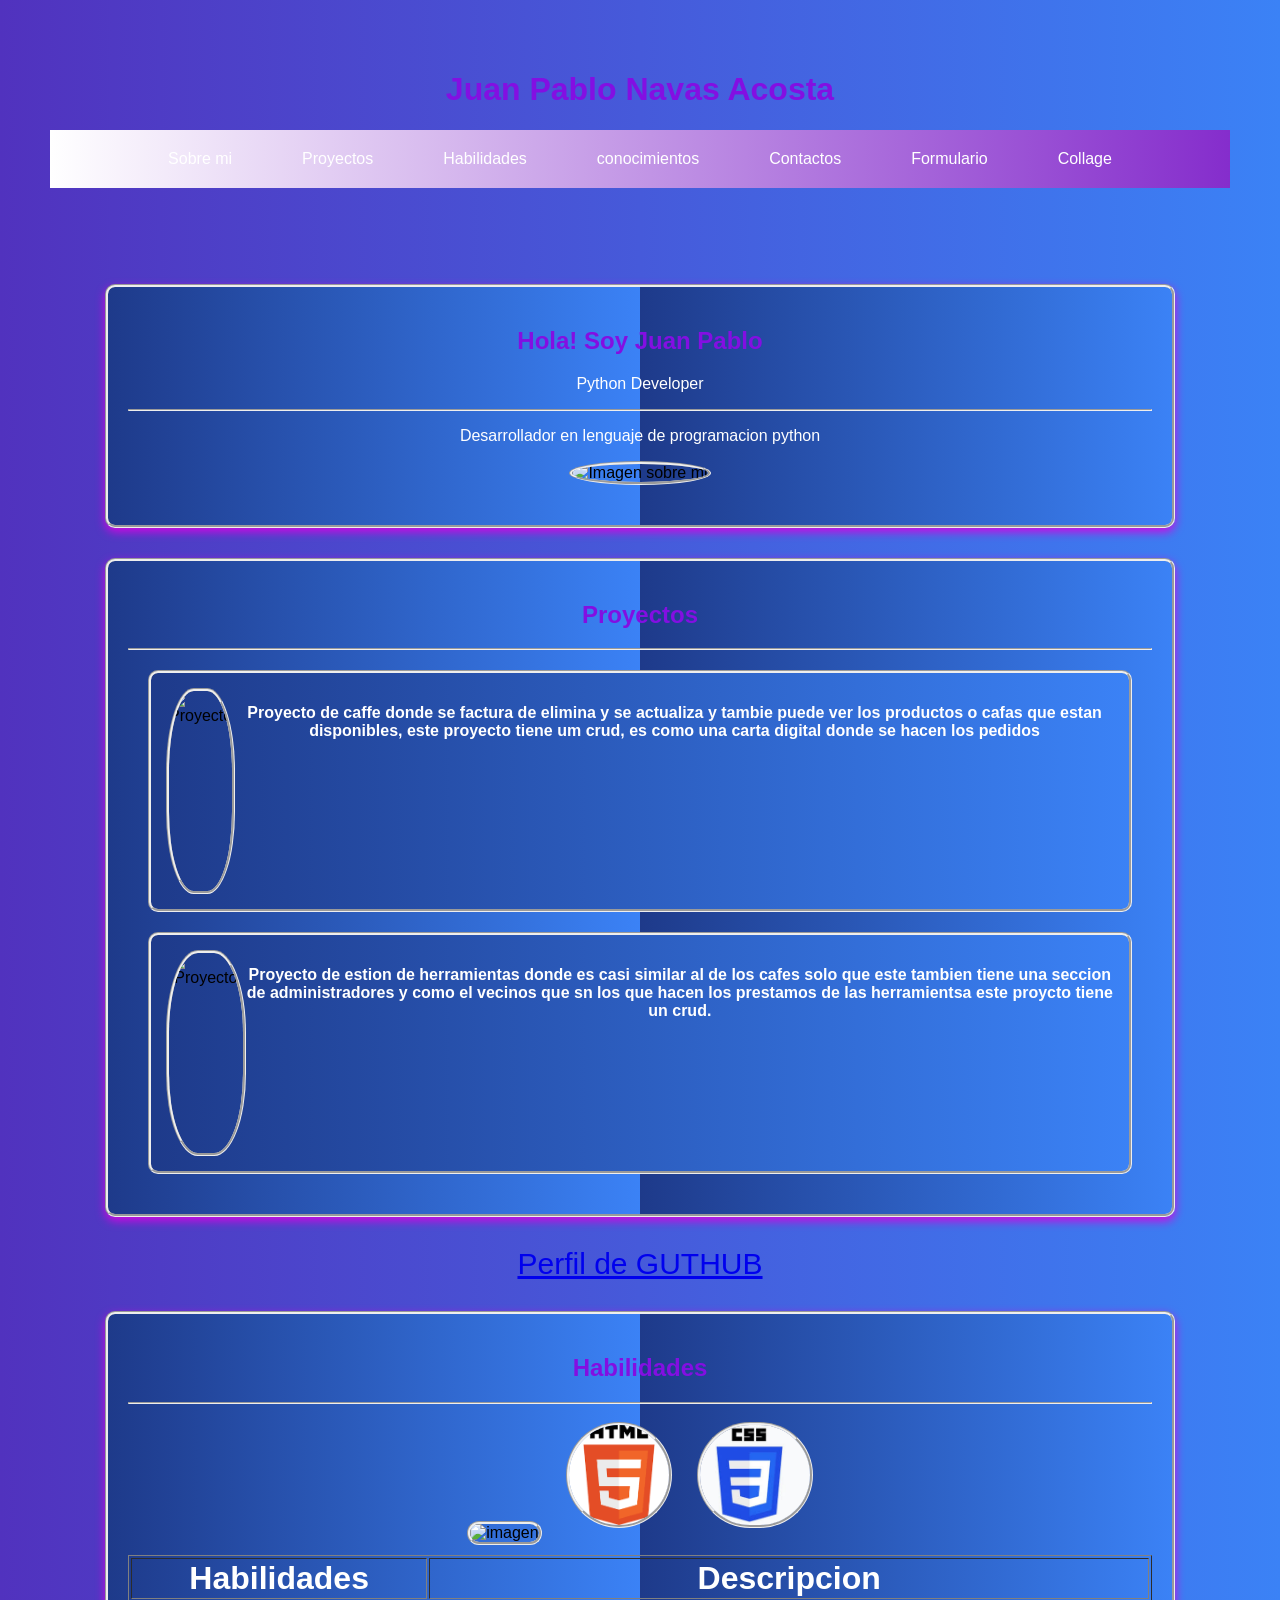
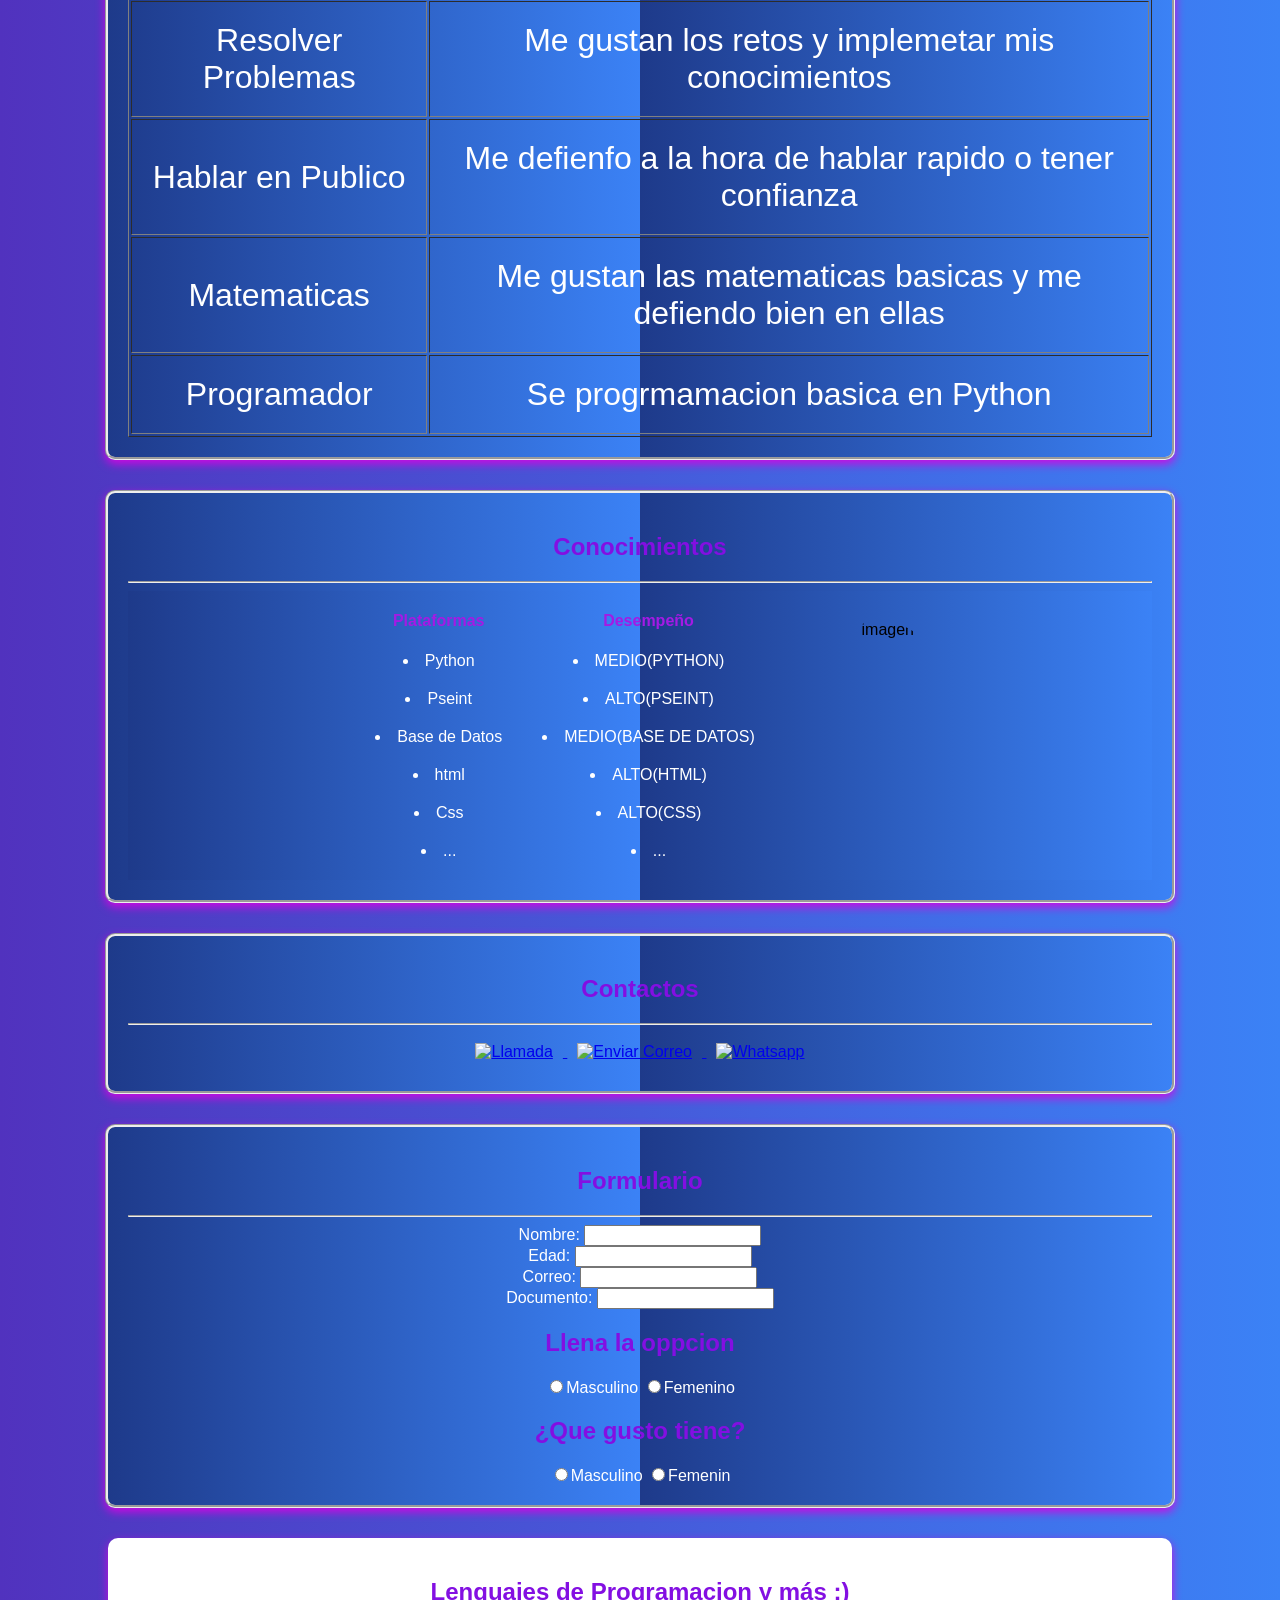
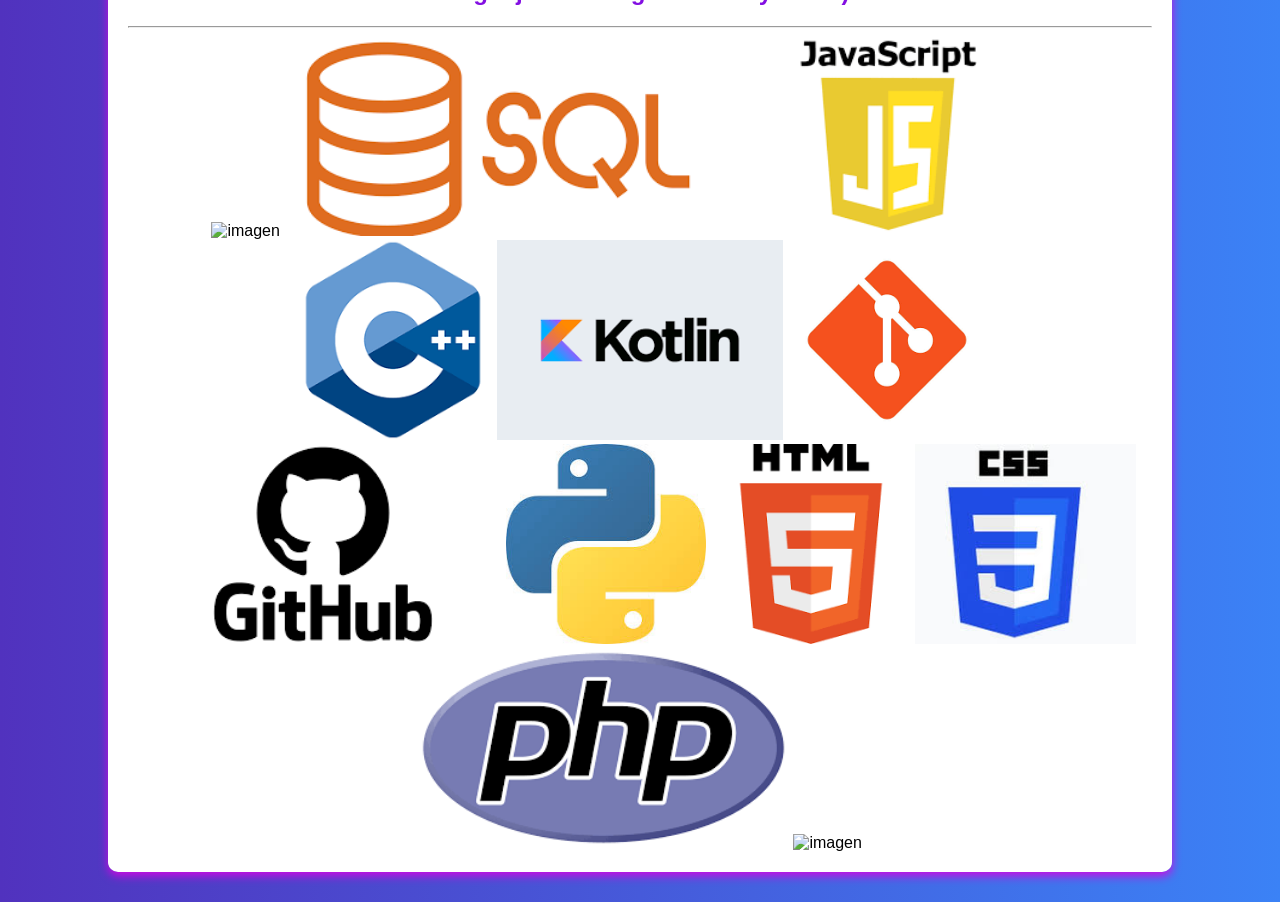
==== Actividad_Portafolio.html @ 31683206 "Commit de ultimos retoques y finalizado con el Figma" ====
<!DOCTYPE html>
<html lang="es">

<head>
    <meta charset="UTF-8">
    <meta name="viewport" content="width=device-width, initial-scale=1.0">
    <title>Portafolio</title>
    <link rel="stylesheet" href="style.css">
</head>

<body>

    <header>
        <div id="Nombre">
            <h1> Juan Pablo Navas Acosta</h1>
        </div>
        <nav>
            <div>
                <ul>
                    <li><a href="#Sobre-mi">Sobre mi </a></li>
                    <li><a href="#Proyectos">Proyectos </a></li>
                    <li><a href="#Conocimientos">Habilidades </a></li>
                    <li><a href="#Habilidades">conocimientos</a></li>
                    <li><a href="#Contactos">Contactos</a></li>
                    <LI><a href="#Formulario">Formulario</a></LI>
                    <li><a href="#Collage">Collage</a></li>

                </ul>
            </div>
        </nav>


    </header>

    <main>

        <section id="Sobre-mi">
            <div id="Presentacion">
                <h2>Hola! Soy Juan Pablo</h2>
                <p>Python Developer</p>
                <hr>
                <p>Desarrollador en lenguaje de programacion python</p>

            </div>
            <div>
                <img src="https://th.bing.com/th/id/OIP.-wk8Kp6gOlPn3bRuLAqdZAHaHb?w=184&h=185&c=7&r=0&o=7&pid=1.7&rm=3"
                    alt="Imagen sobre mi " height="200px">
            </div>
            <h1></h1>
        </section>
    
        <section id="Proyectos">
            <h1>Proyectos</h1>
            <hr>
            <article class="P1">
                <img src="https://encrypted-tbn0.gstatic.com/images?q=tbn:ANd9GcSVORwEiBfRzqDPe418QMF7r3dvIUA73ixi7g&s"
                    alt="Proyecto" height="200px">
                <p><b> Proyecto de caffe donde se factura de elimina y se actualiza y tambie puede ver los productos o cafas
                    que estan
                    disponibles, este proyecto tiene um crud, es como una carta digital donde se hacen los pedidos </b> </p>
            </article>
            <article class="P2">
                <img src="https://cdn-icons-png.flaticon.com/512/4115/4115355.png" alt="Proyecto" height="200px">
                <p><b>Proyecto de estion de herramientas donde es casi similar al de los cafes solo que este tambien tiene
                    una seccion <br>
                    de administradores y como el vecinos que sn los que hacen los prestamos de las herramientsa
                    este proycto tiene un crud.</b></p>

            </article>

        </section>
        <div id="Perfil">
            <a href="https://github.com/Pablo07-22">Perfil de GUTHUB</a>
        </div>
        <style>
          #Habilidades img{
            height: 100px;
            object-fit: cover;
            }
          #img3{
             grid-column: span 2;
             grid-row: span 2;
             margin: auto;
             width: auto;
                }
          #Habilidades img:hover{
             transform: scale(1.2);
                }
        </style>

        <section id="Habilidades">
            <h1>Habilidades</h1>
            <hr>
            <div id="imagenes">
                <img id="img3" 
                src="https://encrypted-tbn0.gstatic.com/images?q=tbn:ANd9GcQKs_IWvJ1MdQgp7xGlhntYGX8dUj0UiG5Xow&s"
                    alt="imagen">
                <img src="[data-uri]" 
                alt="imagen">
                <img src="[data-uri]" 
                alt="imagen">
            </div>
            
                <table border="1" id="TB">

                    <tbody>

                        <tr>
                            <th>Habilidades</th>
                            <th>Descripcion</th>

                        </tr>
                        <tr>
                            <td>Resolver Problemas</td>
                            <td>Me gustan los retos y implemetar mis conocimientos</td>
                        </tr>
                        <tr>
                            <td>Hablar en Publico</th>
                            <td>Me defienfo a la hora de hablar rapido o tener confianza</td>
                        </tr>
                        <tr>
                            <td>Matematicas</th>
                            <td>Me gustan las matematicas basicas y me defiendo bien en ellas</td>
                        </tr>
                        <tr>
                            <td>Programador </td>
                            <td>Se progrmamacion basica en Python</td>
                        </tr>
                    </tbody>
                </table>
        </section>        
             
        <section id="Conocimientos">  
            <h1>Conocimientos</h1>
                <hr> 
            <div class="Conocimientos">
                <lu>
                    <h4>Plataformas</h4>
                    <li>Python</li>
                    <li>Pseint</li>
                    <li>Base de Datos</li>
                    <li>html</li>
                    <li>Css</li>
                    <li>...</li>
                </lu>
                <lu>
                    <h4>Desempeño</h4>
                    <li>MEDIO(PYTHON)</li>
                    <li>ALTO(PSEINT)</li>
                    <li>MEDIO(BASE DE DATOS)</li>
                    <li>ALTO(HTML)</li>
                    <li>ALTO(CSS)</li>
                    <li>...</li>
                </lu>
            <div id="jefe">
         <img src="https://th.bing.com/th/id/OIP.-PWJU9kXbhGRh4DVtZK9igAAAA?w=115&h=184&c=7&r=0&o=7&pid=1.7&rm=3" alt="imagen">
         </div>
        </section>
    
            <style>
                #Contactos img{
                 height: 150px;
                 object-fit: cover;
                }
                 #img2{
                 grid-column: span 2;
                 grid-row: span 2;
                 margin: auto;
                 width: auto;
                }
                #Contactos img:hover{
                 transform: scale(1.2);
                }
            </style>
            
            <section id="Contactos">
             <h1>Contactos</h1>
             <hr>
             <div id="numero">
               <a href="tel:+573163606369">
                <img id="img2"
                src="https://th.bing.com/th/id/OIP.L188OFAsohDlAOPY4dpJkgHaHa?w=211&h=211&c=7&r=0&o=7&pid=1.7&rm=3" alt="Llamada">
                </a>
                <a href="juanpablonavasacosta22@gmail.com">
                <img src="https://th.bing.com/th/id/OIP.SVpHuAnlCaBiXSaVjZ5JYwHaHa?w=186&h=186&c=7&r=0&o=7&pid=1.7&rm=3" alt="Enviar Correo">
                </a>
                <a href="https://wa.me/573163606369">
                <img src="https://th.bing.com/th/id/OIP._fddEax6dCJ9uBSEiwwGugHaHa?w=181&h=180&c=7&r=0&o=7&pid=1.7&rm=3" alt="Whatsapp">
                </a>
             </div>              
            </section>

            <section id="Formulario">
                <h1>Formulario</h1>
                <hr>
                <label for="i-nombre">Nombre:</label>
                <input type="text" id="i-nombre">
                <br>
                <label for="i-edad">Edad:</label>
                <input type="number" id="i-edad"><br>
                <label for="i-correo">Correo:</label>
                <input type="email" name="" id="i-correo"><br>
                <label for="i-dc">Documento:</label>
                <input type="number" id="i-dc">
                <div>
                    <h2>Llena la oppcion</h2>
                    <input type="radio" name="sexo" id="M">Masculino
                    <input type="radio" name="sexo" id="F">Femenino
                </div>
                <div>
                    <h2>¿Que gusto tiene?</h2>
                    <input type="radio" name="Gusto" id="M">Masculino
                    <input type="radio" name="Gusto" id="F">Femenin
                </div>
            </section>
            
            <style>
                #Collage img{
                 height: 200px;
                 object-fit: cover;
                }
                 #img1{
                 grid-column: span 2;
                 grid-row: span 2;
                 margin: auto;
                 width: auto;
                }
                #Collage img:hover{
                 transform: scale(1.2);
                }
            </style>

            <section id="Collage">
                <h1>Lenguajes de Programacion y más  :) </h1>
                <hr>
                <img id="img1"
                 src="https://keepcoding.io/wp-content/smush-webp/2021/09/Java-Logo-1024x576.jpg.webp" 
                 alt="imagen">
                 <img src="[data-uri]" 
                 alt="imagen">
                 <img src="[data-uri]" 
                 alt="imagen">
                 <img src="[data-uri]" 
                 alt="imagen">
                 <img src="[data-uri]" 
                 alt="imagen">
                 <img src="[data-uri]"
                  alt="imagen">
                 <img src="[data-uri]"
                   alt="imagen">
                 <img src="[data-uri]"
                   alt="imagen">
                 <img src="[data-uri]"
                   alt="imagen">
                 <img src="[data-uri]"
                   alt="imagen">
                   <img src="[data-uri]"
                   alt="imagen">
                   <img src="https://media.licdn.com/dms/image/v2/D4E12AQFtfczxSFYJrQ/article-cover_image-shrink_720_1280/article-cover_image-shrink_720_1280/0/1705325861037?e=2147483647&v=beta&t=U91OrnHgMddNbBh0InTtKHxQotzS3VBS-4H4AUotKdQ"
                   alt="imagen">
            </section>
    </main>
</body>

</html>
---- style.css ----
nav {
 background: linear-gradient(to right, #ffffff, #852dcc);
   
}
.Pr{
 text-align: center;
}
#Perfil{
 margin: 0 100px;
 font-size: 30px;
 text-align: center;
 text-decoration: none;
}
ul {
  display: flex;
  justify-content: center;
  list-style: none;
  padding: 0;
}

ul a {
  color: white;
  text-decoration: none;
  padding: 10px 15px;
  transition: 0.3s;
}

ul a:hover {
  background-color: rgba(255,255,255,0.2);
  border-radius: 5px;
}

li {
 margin: 20px;
 color: #ffffff;
}
section {
  text-align: center;
  background: linear-gradient(to right, #ffffff, #ffffff);
  margin: 30px auto;
  padding: 20px;
  width: 80%;
  border-radius: 10px;
  box-shadow: 0 4px 10px rgba(209, 6, 228, 0.986);
}
header{
 background: linear-gradient(to right, #5132be, #3B82F6);
 color: white;
 padding: 50px;
 
}

p {
 color: #ffffff;
}

h1, h2 {
  color: #830fe2;
  text-align: center;
}

h4 {
 color: #a41ae4;
}

nav ul li {
 text-decoration: none;    
}

#Sobre-mi{
 text-align: center;
 background: linear-gradient(to right, #1E3A8A, #3B82F6);
 background-size: 50%;
 border-style: groove;
}

#Formulario{
 color: #ffffff;
 text-align: center;
}

#Conocimientos{
 background: linear-gradient(to right, #1E3A8A, #3B82F6);
 background-size: 50%;
 border-style: groove;
 
}
.Conocimientos{
 background: linear-gradient(to right, #1E3A8A, #3B82F6);
 background-size: 50%;
 display: flex;
 justify-content: center;
}
#Conocimientos img{
  display: flex;
  border-radius: 100%;
  padding: 20%;
  width: 150px;
  height: 200px;
}
table{
 color: #ffffff;
 font-size: 200%;
 justify-content: center;
}
#Contactos{
 background: linear-gradient(to right, #1E3A8A, #3B82F6);
 background-size: 50%;
 border-style: groove;
}
#Formulario{
 background: linear-gradient(to right, #1E3A8A, #3B82F6);
 background-size: 50%;
 border-style: groove;
}
#imagenes img{
 border-style: groove;
 border-radius: 150px;
 margin:10px;
}
td{
 text-align: center;
 padding: 20px;
}


#Sobre-mi img{
 border-style: groove;
 border-radius: 100%;
}
#numero img {
 margin: 10px;
}

#Proyectos {
 text-align: center;
 background: linear-gradient(to right, #1E3A8A, #3B82F6);
 background-size: 50%;
 border-style: groove;
}

.P1, .P2 {
  border-style: groove;
  margin: 20px;
  display: flex;
  background: linear-gradient(to right, #1E3A8A, #3B82F6);
  padding: 15px;
  border-radius: 10px;
}

#Proyectos img {
    border-radius: 40%;
    border-style: groove;
}

#Habilidades {
 background: linear-gradient(to right, #1E3A8A, #3B82F6);
 background-size: 50%;
 border-style: groove;
}

body {
 background: linear-gradient(to right, #5132be, #3B82F6);
 font-family: Arial, sans-serif;
 margin: 0;
}
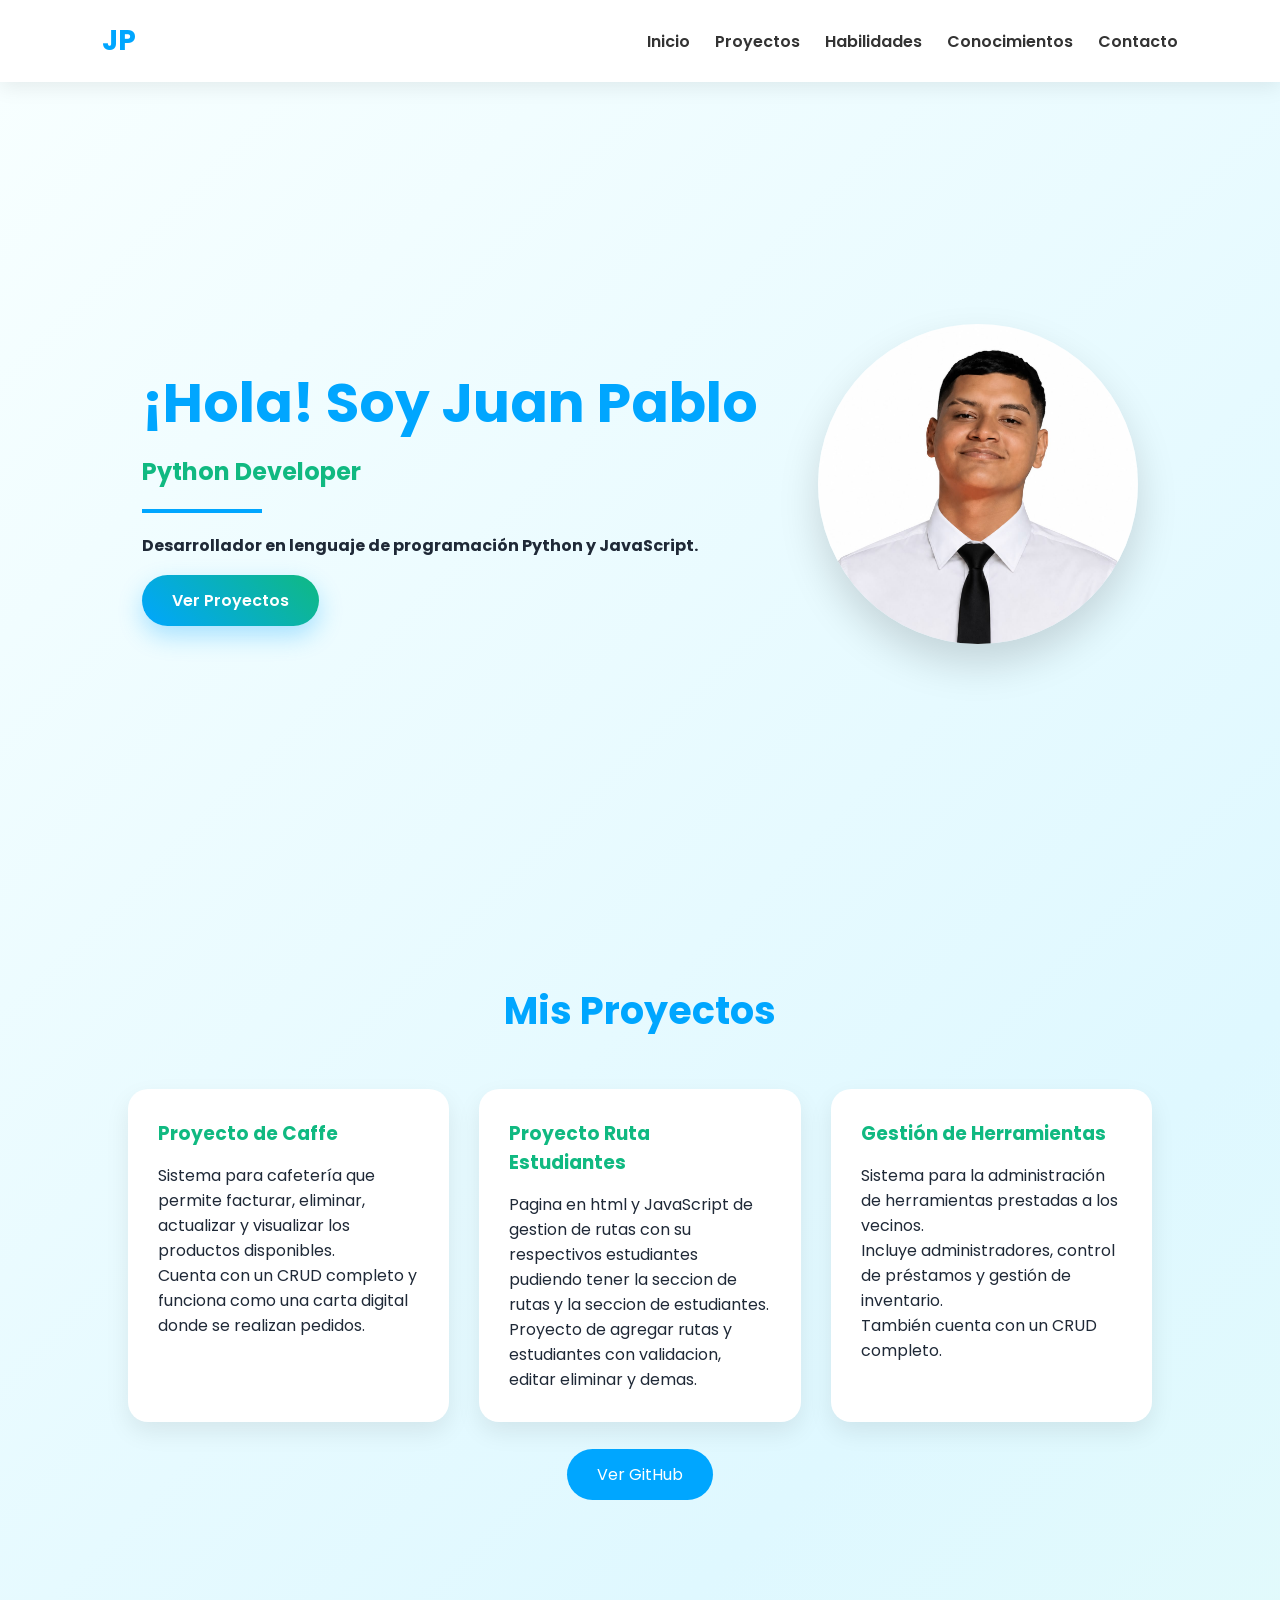
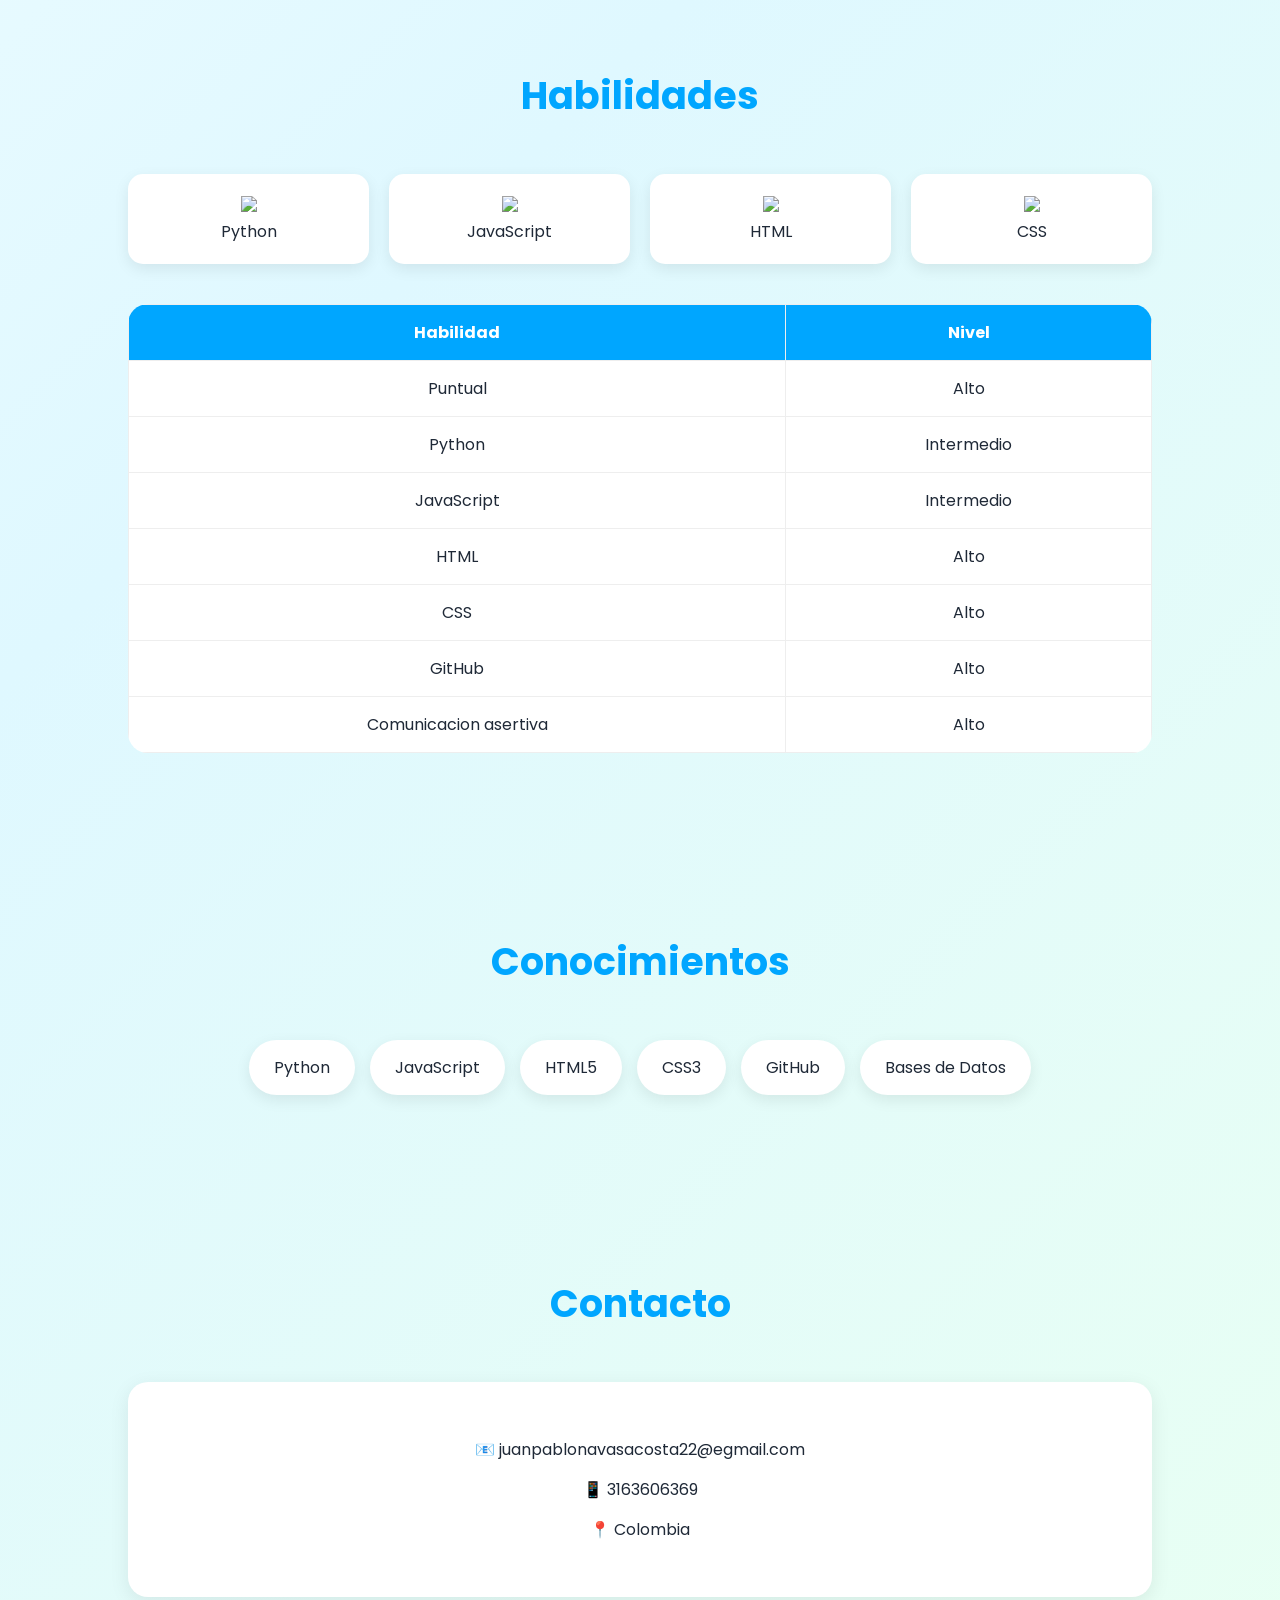
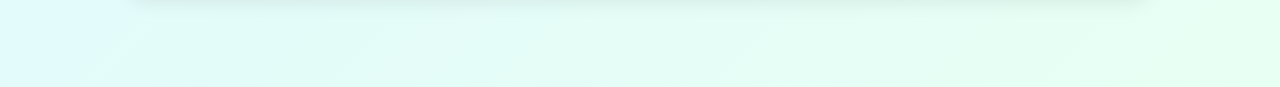
==== commit 89df124b: "Ultimos arreglos Portafolio" ====
--- a/Actividad_Portafolio.html
+++ b/Actividad_Portafolio.html
@@ -1,265 +1,229 @@
 <!DOCTYPE html>
 <html lang="es">
-
 <head>
     <meta charset="UTF-8">
     <meta name="viewport" content="width=device-width, initial-scale=1.0">
-    <title>Portafolio</title>
+    <title>Portafolio | Juan Pablo</title>
     <link rel="stylesheet" href="style.css">
 </head>
-
 <body>
 
+    <!-- MENU -->
     <header>
-        <div id="Nombre">
-            <h1> Juan Pablo Navas Acosta</h1>
-        </div>
+        <div class="logo">JP</div>
+
         <nav>
-            <div>
-                <ul>
-                    <li><a href="#Sobre-mi">Sobre mi </a></li>
-                    <li><a href="#Proyectos">Proyectos </a></li>
-                    <li><a href="#Conocimientos">Habilidades </a></li>
-                    <li><a href="#Habilidades">conocimientos</a></li>
-                    <li><a href="#Contactos">Contactos</a></li>
-                    <LI><a href="#Formulario">Formulario</a></LI>
-                    <li><a href="#Collage">Collage</a></li>
-
-                </ul>
-            </div>
+            <a href="#inicio">Inicio</a>
+            <a href="#proyectos">Proyectos</a>
+            <a href="#habilidades">Habilidades</a>
+            <a href="#conocimientos">Conocimientos</a>
+            <a href="#contacto">Contacto</a>
         </nav>
-
-
     </header>
 
-    <main>
-
-        <section id="Sobre-mi">
-            <div id="Presentacion">
-                <h2>Hola! Soy Juan Pablo</h2>
-                <p>Python Developer</p>
-                <hr>
-                <p>Desarrollador en lenguaje de programacion python</p>
-
-            </div>
-            <div>
-                <img src="https://th.bing.com/th/id/OIP.-wk8Kp6gOlPn3bRuLAqdZAHaHb?w=184&h=185&c=7&r=0&o=7&pid=1.7&rm=3"
-                    alt="Imagen sobre mi " height="200px">
-            </div>
-            <h1></h1>
-        </section>
-    
-        <section id="Proyectos">
-            <h1>Proyectos</h1>
+    <!-- BIENVENIDA -->
+    <section id="inicio" class="hero">
+
+        <div class="hero-text">
+            <h1>¡Hola! Soy Juan Pablo</h1>
+
+            <h2>Python Developer</h2>
+
             <hr>
-            <article class="P1">
-                <img src="https://encrypted-tbn0.gstatic.com/images?q=tbn:ANd9GcSVORwEiBfRzqDPe418QMF7r3dvIUA73ixi7g&s"
-                    alt="Proyecto" height="200px">
-                <p><b> Proyecto de caffe donde se factura de elimina y se actualiza y tambie puede ver los productos o cafas
-                    que estan
-                    disponibles, este proyecto tiene um crud, es como una carta digital donde se hacen los pedidos </b> </p>
-            </article>
-            <article class="P2">
-                <img src="https://cdn-icons-png.flaticon.com/512/4115/4115355.png" alt="Proyecto" height="200px">
-                <p><b>Proyecto de estion de herramientas donde es casi similar al de los cafes solo que este tambien tiene
-                    una seccion <br>
-                    de administradores y como el vecinos que sn los que hacen los prestamos de las herramientsa
-                    este proycto tiene un crud.</b></p>
-
-            </article>
-
-        </section>
-        <div id="Perfil">
-            <a href="https://github.com/Pablo07-22">Perfil de GUTHUB</a>
-        </div>
-        <style>
-          #Habilidades img{
-            height: 100px;
-            object-fit: cover;
-            }
-          #img3{
-             grid-column: span 2;
-             grid-row: span 2;
-             margin: auto;
-             width: auto;
-                }
-          #Habilidades img:hover{
-             transform: scale(1.2);
-                }
-        </style>
-
-        <section id="Habilidades">
-            <h1>Habilidades</h1>
-            <hr>
-            <div id="imagenes">
-                <img id="img3" 
-                src="https://encrypted-tbn0.gstatic.com/images?q=tbn:ANd9GcQKs_IWvJ1MdQgp7xGlhntYGX8dUj0UiG5Xow&s"
-                    alt="imagen">
-                <img src="[data-uri]" 
-                alt="imagen">
-                <img src="[data-uri]" 
-                alt="imagen">
-            </div>
-            
-                <table border="1" id="TB">
-
-                    <tbody>
-
-                        <tr>
-                            <th>Habilidades</th>
-                            <th>Descripcion</th>
-
-                        </tr>
-                        <tr>
-                            <td>Resolver Problemas</td>
-                            <td>Me gustan los retos y implemetar mis conocimientos</td>
-                        </tr>
-                        <tr>
-                            <td>Hablar en Publico</th>
-                            <td>Me defienfo a la hora de hablar rapido o tener confianza</td>
-                        </tr>
-                        <tr>
-                            <td>Matematicas</th>
-                            <td>Me gustan las matematicas basicas y me defiendo bien en ellas</td>
-                        </tr>
-                        <tr>
-                            <td>Programador </td>
-                            <td>Se progrmamacion basica en Python</td>
-                        </tr>
-                    </tbody>
-                </table>
-        </section>        
-             
-        <section id="Conocimientos">  
-            <h1>Conocimientos</h1>
-                <hr> 
-            <div class="Conocimientos">
-                <lu>
-                    <h4>Plataformas</h4>
-                    <li>Python</li>
-                    <li>Pseint</li>
-                    <li>Base de Datos</li>
-                    <li>html</li>
-                    <li>Css</li>
-                    <li>...</li>
-                </lu>
-                <lu>
-                    <h4>Desempeño</h4>
-                    <li>MEDIO(PYTHON)</li>
-                    <li>ALTO(PSEINT)</li>
-                    <li>MEDIO(BASE DE DATOS)</li>
-                    <li>ALTO(HTML)</li>
-                    <li>ALTO(CSS)</li>
-                    <li>...</li>
-                </lu>
-            <div id="jefe">
-         <img src="https://th.bing.com/th/id/OIP.-PWJU9kXbhGRh4DVtZK9igAAAA?w=115&h=184&c=7&r=0&o=7&pid=1.7&rm=3" alt="imagen">
-         </div>
-        </section>
-    
-            <style>
-                #Contactos img{
-                 height: 150px;
-                 object-fit: cover;
-                }
-                 #img2{
-                 grid-column: span 2;
-                 grid-row: span 2;
-                 margin: auto;
-                 width: auto;
-                }
-                #Contactos img:hover{
-                 transform: scale(1.2);
-                }
-            </style>
-            
-            <section id="Contactos">
-             <h1>Contactos</h1>
-             <hr>
-             <div id="numero">
-               <a href="tel:+573163606369">
-                <img id="img2"
-                src="https://th.bing.com/th/id/OIP.L188OFAsohDlAOPY4dpJkgHaHa?w=211&h=211&c=7&r=0&o=7&pid=1.7&rm=3" alt="Llamada">
-                </a>
-                <a href="juanpablonavasacosta22@gmail.com">
-                <img src="https://th.bing.com/th/id/OIP.SVpHuAnlCaBiXSaVjZ5JYwHaHa?w=186&h=186&c=7&r=0&o=7&pid=1.7&rm=3" alt="Enviar Correo">
-                </a>
-                <a href="https://wa.me/573163606369">
-                <img src="https://th.bing.com/th/id/OIP._fddEax6dCJ9uBSEiwwGugHaHa?w=181&h=180&c=7&r=0&o=7&pid=1.7&rm=3" alt="Whatsapp">
-                </a>
-             </div>              
-            </section>
-
-            <section id="Formulario">
-                <h1>Formulario</h1>
-                <hr>
-                <label for="i-nombre">Nombre:</label>
-                <input type="text" id="i-nombre">
-                <br>
-                <label for="i-edad">Edad:</label>
-                <input type="number" id="i-edad"><br>
-                <label for="i-correo">Correo:</label>
-                <input type="email" name="" id="i-correo"><br>
-                <label for="i-dc">Documento:</label>
-                <input type="number" id="i-dc">
-                <div>
-                    <h2>Llena la oppcion</h2>
-                    <input type="radio" name="sexo" id="M">Masculino
-                    <input type="radio" name="sexo" id="F">Femenino
-                </div>
-                <div>
-                    <h2>¿Que gusto tiene?</h2>
-                    <input type="radio" name="Gusto" id="M">Masculino
-                    <input type="radio" name="Gusto" id="F">Femenin
-                </div>
-            </section>
-            
-            <style>
-                #Collage img{
-                 height: 200px;
-                 object-fit: cover;
-                }
-                 #img1{
-                 grid-column: span 2;
-                 grid-row: span 2;
-                 margin: auto;
-                 width: auto;
-                }
-                #Collage img:hover{
-                 transform: scale(1.2);
-                }
-            </style>
-
-            <section id="Collage">
-                <h1>Lenguajes de Programacion y más  :) </h1>
-                <hr>
-                <img id="img1"
-                 src="https://keepcoding.io/wp-content/smush-webp/2021/09/Java-Logo-1024x576.jpg.webp" 
-                 alt="imagen">
-                 <img src="[data-uri]" 
-                 alt="imagen">
-                 <img src="[data-uri]" 
-                 alt="imagen">
-                 <img src="[data-uri]" 
-                 alt="imagen">
-                 <img src="[data-uri]" 
-                 alt="imagen">
-                 <img src="[data-uri]"
-                  alt="imagen">
-                 <img src="[data-uri]"
-                   alt="imagen">
-                 <img src="[data-uri]"
-                   alt="imagen">
-                 <img src="[data-uri]"
-                   alt="imagen">
-                 <img src="[data-uri]"
-                   alt="imagen">
-                   <img src="[data-uri]"
-                   alt="imagen">
-                   <img src="https://media.licdn.com/dms/image/v2/D4E12AQFtfczxSFYJrQ/article-cover_image-shrink_720_1280/article-cover_image-shrink_720_1280/0/1705325861037?e=2147483647&v=beta&t=U91OrnHgMddNbBh0InTtKHxQotzS3VBS-4H4AUotKdQ"
-                   alt="imagen">
-            </section>
-    </main>
+
+            <p>
+                <strong>
+                    Desarrollador en lenguaje de programación Python y JavaScript.
+                </strong>
+            </p>
+
+            <a href="#proyectos" class="btn">
+                Ver Proyectos
+            </a>
+        </div>
+
+        <div class="hero-image">
+            <!-- Reemplaza la imagen -->
+            <img src="image.png" alt="Perfil">
+        </div>
+
+    </section>
+
+    <!-- PROYECTOS -->
+    <section id="proyectos">
+
+        <h2 class="titulo">Mis Proyectos</h2>
+
+        <div class="contenedor-proyectos">
+
+            <div class="card">
+
+                <h3>Proyecto de Caffe</h3>
+
+                <p>
+                    Sistema para cafetería que permite facturar,
+                    eliminar, actualizar y visualizar los productos
+                    disponibles.
+                </p>
+
+                <p>
+                    Cuenta con un CRUD completo y funciona como
+                    una carta digital donde se realizan pedidos.
+                </p>
+
+            </div>
+
+            <div class="card">
+
+                <h3>Proyecto Ruta Estudiantes</h3>
+
+                <p>
+                    Pagina en html y JavaScript de gestion de rutas con su respectivos estudiantes
+                    pudiendo tener la seccion de rutas y la seccion de estudiantes.
+                </p>
+
+                <p>
+                    Proyecto de agregar rutas y estudiantes con validacion, editar eliminar y demas.
+                </p>
+
+            </div>
+
+            <div class="card">
+
+                <h3>Gestión de Herramientas</h3>
+
+                <p>
+                    Sistema para la administración de herramientas
+                    prestadas a los vecinos.
+                </p>
+
+                <p>
+                    Incluye administradores, control de préstamos
+                    y gestión de inventario.
+                </p>
+
+                <p>
+                    También cuenta con un CRUD completo.
+                </p>
+
+            </div>
+
+        </div>
+
+        <div class="github">
+            <a href="https://github.com/" target="_blank">
+                Ver GitHub
+            </a>
+        </div>
+
+    </section>
+
+    <!-- HABILIDADES -->
+    <section id="habilidades">
+
+        <h2 class="titulo">Habilidades</h2>
+
+        <div class="habilidades-grid">
+
+            <div class="skill">
+                <img src="https://cdn-icons-png.flaticon.com/512/5968/5968350.png">
+                <p>Python</p>
+            </div>
+
+            <div class="skill">
+                <img src="https://cdn-icons-png.flaticon.com/512/5968/5968292.png">
+                <p>JavaScript</p>
+            </div>
+
+            <div class="skill">
+                <img src="https://cdn-icons-png.flaticon.com/512/732/732212.png">
+                <p>HTML</p>
+            </div>
+
+            <div class="skill">
+                <img src="https://cdn-icons-png.flaticon.com/512/732/732190.png">
+                <p>CSS</p>
+            </div>
+
+        </div>
+
+        <table>
+           
+            <tr>
+                <th>Habilidad</th>
+                <th>Nivel</th>
+            </tr>
+ 
+            <tr>
+                <td>Puntual</td>
+                <td>Alto</td>
+            </tr>
+
+            <tr>
+                <td>Python</td>
+                <td>Intermedio</td>
+            </tr>
+
+            <tr>
+                <td>JavaScript</td>
+                <td>Intermedio</td>
+            </tr>
+
+            <tr>
+                <td>HTML</td>
+                <td>Alto</td>
+            </tr>
+
+            <tr>
+                <td>CSS</td>
+                <td>Alto</td>
+            </tr>
+
+            <tr>
+                <td>GitHub</td>
+                <td>Alto</td>
+            </tr>
+
+            <tr>
+                <td>Comunicacion asertiva</td>
+                <td>Alto</td>
+            </tr>
+
+        </table>
+
+    </section>
+
+    <!-- CONOCIMIENTOS -->
+    <section id="conocimientos">
+
+        <h2 class="titulo">Conocimientos</h2>
+
+        <div class="conocimientos">
+
+            <div>Python</div>
+            <div>JavaScript</div>
+            <div>HTML5</div>
+            <div>CSS3</div>
+            <div>GitHub</div>
+            <div>Bases de Datos</div>
+        </div>
+
+    </section>
+
+    <!-- CONTACTOS -->
+    <section id="contacto">
+
+        <h2 class="titulo">Contacto</h2>
+
+        <div class="contacto">
+
+            <p>📧 juanpablonavasacosta22@egmail.com</p>
+            <p>📱 3163606369</p>
+            <p>📍 Colombia</p>
+
+        </div>
+
+    </section>
+
 </body>
-
 </html>
--- a/style.css
+++ b/style.css
@@ -1,202 +1,273 @@
-nav {
- background: linear-gradient(to right, #ffffff, #852dcc);
-   
-}
-.Pr{
- text-align: center;
-}
-#Perfil{
- margin: 0 100px;
- font-size: 30px;
- text-align: center;
- text-decoration: none;
-}
-ul {
-  display: flex;
-  justify-content: center;
-  list-style: none;
-  padding: 0;
-}
-
-ul a {
-  color: white;
-  text-decoration: none;
-  padding: 10px 15px;
-  transition: 0.3s;
-}
-
-ul a:hover {
-  background-color: rgba(255,255,255,0.2);
-  border-radius: 5px;
-}
-
-li {
- margin: 20px;
- color: #ffffff;
-}
-section {
-  text-align: center;
-  background: linear-gradient(to right, #ffffff, #ffffff);
-  margin: 30px auto;
-  padding: 20px;
-  width: 80%;
-  border-radius: 10px;
-  box-shadow: 0 4px 10px rgba(209, 6, 228, 0.986);
-}
+
+
+
+
+
+
+
+
+@import url('https://fonts.googleapis.com/css2?family=Poppins:wght@300;400;500;600;700&display=swap');
+
+*{
+    margin:0;
+    padding:0;
+    box-sizing:border-box;
+    font-family:'Poppins',sans-serif;
+}
+
+html{
+    scroll-behavior:smooth;
+}
+
+body{
+    background:linear-gradient(135deg,#f8ffff,#dff8ff,#e8fff3);
+    color:#1f2937;
+}
+
+/* HEADER */
+
 header{
- background: linear-gradient(to right, #5132be, #3B82F6);
- color: white;
- padding: 50px;
- 
-}
-
-p {
- color: #ffffff;
-}
-
-h1, h2 {
-  color: #830fe2;
-  text-align: center;
-}
-
-h4 {
- color: #a41ae4;
-}
-
-nav ul li {
- text-decoration: none;    
-}
-
-#Sobre-mi{
- text-align: center;
- background: linear-gradient(to right, #1E3A8A, #3B82F6);
- background-size: 50%;
- border-style: groove;
-}
-
-#Formulario{
- color: #ffffff;
- text-align: center;
-}
-
-#Conocimientos{
- background: linear-gradient(to right, #1E3A8A, #3B82F6);
- background-size: 50%;
- border-style: groove;
- 
-}
-.Conocimientos{
- background: linear-gradient(to right, #1E3A8A, #3B82F6);
- background-size: 50%;
- display: flex;
- justify-content: center;
-}
-#Conocimientos img{
-  display: flex;
-  border-radius: 100%;
-  padding: 20%;
-  width: 150px;
-  height: 200px;
-}
+    position:sticky;
+    top:0;
+    z-index:1000;
+    background:white;
+    padding:20px 8%;
+    display:flex;
+    justify-content:space-between;
+    align-items:center;
+    box-shadow:0 5px 20px rgba(0,0,0,.08);
+}
+
+.logo{
+    font-size:28px;
+    font-weight:700;
+    color:#00a6ff;
+}
+
+nav{
+    display:flex;
+    gap:25px;
+}
+
+nav a{
+    text-decoration:none;
+    color:#333;
+    font-weight:600;
+    transition:.3s;
+}
+
+nav a:hover{
+    color:#00a6ff;
+}
+
+/* HERO */
+
+.hero{
+    min-height:90vh;
+    display:flex;
+    justify-content:center;
+    align-items:center;
+    gap:60px;
+    padding:80px 10%;
+}
+
+.hero-text h1{
+    font-size:55px;
+    color:#00a6ff;
+}
+
+.hero-text h2{
+    margin-top:10px;
+    color:#10b981;
+}
+
+.hero-text hr{
+    width:120px;
+    margin:20px 0;
+    border:2px solid #00a6ff;
+}
+
+.hero-text p{
+    margin-bottom:30px;
+}
+
+.btn{
+    text-decoration:none;
+    background:linear-gradient(45deg,#00a6ff,#10b981);
+    color:white;
+    padding:14px 30px;
+    border-radius:30px;
+    font-weight:600;
+    box-shadow:0 10px 25px rgba(0,166,255,.3);
+}
+
+.hero-image img{
+    width:320px;
+    border-radius:50%;
+    box-shadow:0 20px 40px rgba(0,0,0,.15);
+}
+
+/* SECCIONES */
+
+section{
+    padding:90px 10%;
+}
+
+.titulo{
+    text-align:center;
+    font-size:38px;
+    margin-bottom:50px;
+    color:#00a6ff;
+}
+
+/* PROYECTOS */
+
+.contenedor-proyectos{
+    display:grid;
+    grid-template-columns:repeat(auto-fit,minmax(320px,1fr));
+    gap:30px;
+}
+
+.card{
+    background:white;
+    padding:30px;
+    border-radius:20px;
+    box-shadow:0 10px 25px rgba(0,0,0,.08);
+    transition:.4s;
+}
+
+.card:hover{
+    transform:translateY(-10px);
+}
+
+.card h3{
+    color:#10b981;
+    margin-bottom:15px;
+}
+
+.github{
+    text-align:center;
+    margin-top:40px;
+}
+
+.github a{
+    background:#00a6ff;
+    color:white;
+    text-decoration:none;
+    padding:14px 30px;
+    border-radius:30px;
+}
+
+/* HABILIDADES */
+
+.habilidades-grid{
+    display:grid;
+    grid-template-columns:repeat(auto-fit,minmax(180px,1fr));
+    gap:20px;
+    margin-bottom:40px;
+}
+
+.skill{
+    background:white;
+    text-align:center;
+    padding:20px;
+    border-radius:15px;
+    box-shadow:0 5px 15px rgba(0,0,0,.08);
+}
+
+.skill img{
+    width:70px;
+}
+
 table{
- color: #ffffff;
- font-size: 200%;
- justify-content: center;
-}
-#Contactos{
- background: linear-gradient(to right, #1E3A8A, #3B82F6);
- background-size: 50%;
- border-style: groove;
-}
-#Formulario{
- background: linear-gradient(to right, #1E3A8A, #3B82F6);
- background-size: 50%;
- border-style: groove;
-}
-#imagenes img{
- border-style: groove;
- border-radius: 150px;
- margin:10px;
-}
-td{
- text-align: center;
- padding: 20px;
-}
-
-
-#Sobre-mi img{
- border-style: groove;
- border-radius: 100%;
-}
-#numero img {
- margin: 10px;
-}
-
-#Proyectos {
- text-align: center;
- background: linear-gradient(to right, #1E3A8A, #3B82F6);
- background-size: 50%;
- border-style: groove;
-}
-
-.P1, .P2 {
-  border-style: groove;
-  margin: 20px;
-  display: flex;
-  background: linear-gradient(to right, #1E3A8A, #3B82F6);
-  padding: 15px;
-  border-radius: 10px;
-}
-
-#Proyectos img {
-    border-radius: 40%;
-    border-style: groove;
-}
-
-#Habilidades {
- background: linear-gradient(to right, #1E3A8A, #3B82F6);
- background-size: 50%;
- border-style: groove;
-}
-
-body {
- background: linear-gradient(to right, #5132be, #3B82F6);
- font-family: Arial, sans-serif;
- margin: 0;
-}
-
-
-
-
-
-
-
-
-
-
-
-
-
-
-
-
-
-
-
-
-
-
-
-
-
-
-
-
-
-
-
-
-
-
-
-
+    width:100%;
+    background:white;
+    border-collapse:collapse;
+    border-radius:20px;
+    overflow:hidden;
+}
+
+th{
+    background:#00a6ff;
+    color:white;
+}
+
+th,td{
+    padding:15px;
+    text-align:center;
+    border:1px solid #eee;
+}
+
+/* CONOCIMIENTOS */
+
+.conocimientos{
+    display:flex;
+    flex-wrap:wrap;
+    gap:15px;
+    justify-content:center;
+}
+
+.conocimientos div{
+    background:white;
+    padding:15px 25px;
+    border-radius:30px;
+    box-shadow:0 5px 15px rgba(0,0,0,.08);
+}
+
+/* CONTACTO */
+
+.contacto{
+    text-align:center;
+    background:white;
+    padding:40px;
+    border-radius:20px;
+    box-shadow:0 5px 20px rgba(0,0,0,.08);
+}
+
+.contacto p{
+    margin:15px 0;
+}
+
+/* RESPONSIVE */
+
+@media(max-width:900px){
+
+    .hero{
+        flex-direction:column-reverse;
+        text-align:center;
+    }
+
+    .hero-text h1{
+        font-size:40px;
+    }
+
+    nav{
+        flex-wrap:wrap;
+        justify-content:center;
+    }
+
+    header{
+        flex-direction:column;
+        gap:15px;
+    }
+
+    .hero-image img{
+        width:250px;
+    }
+
+}
+
+
+
+
+
+
+
+
+
+
+
+
+
+
+
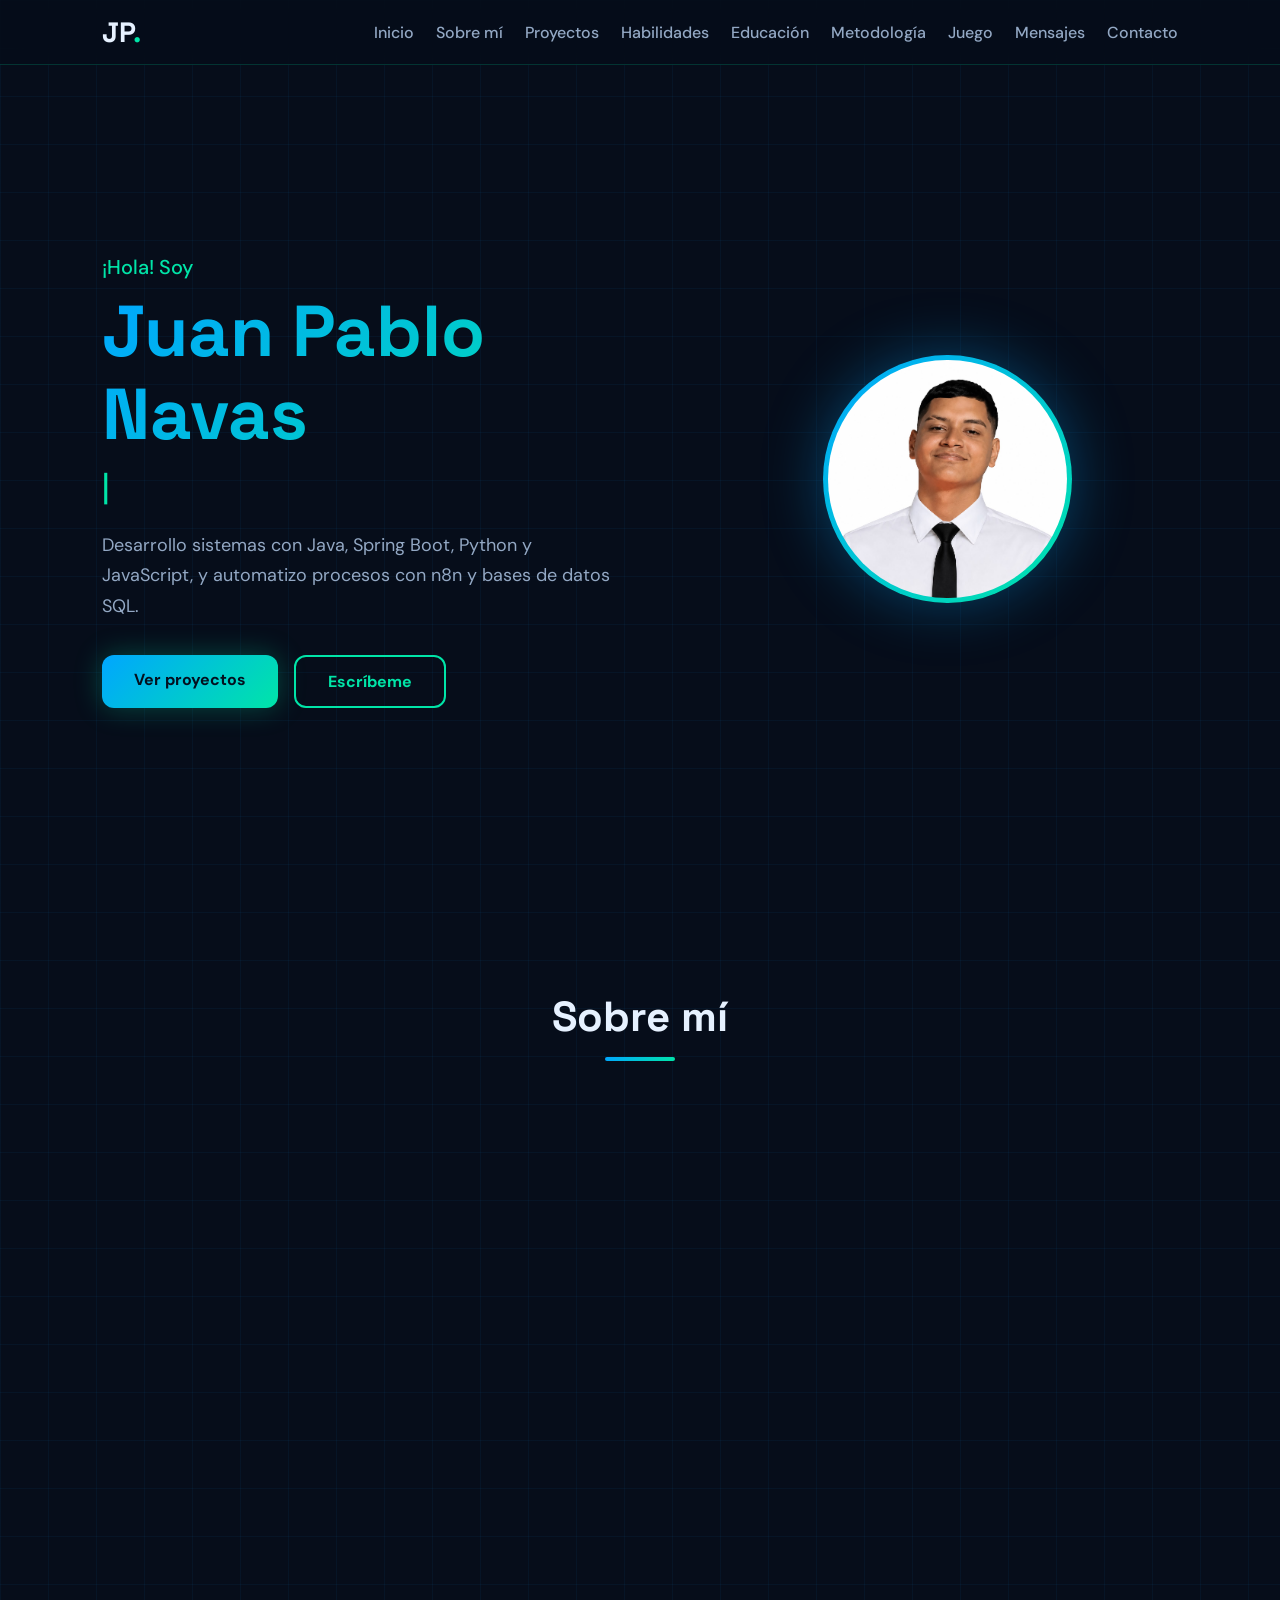
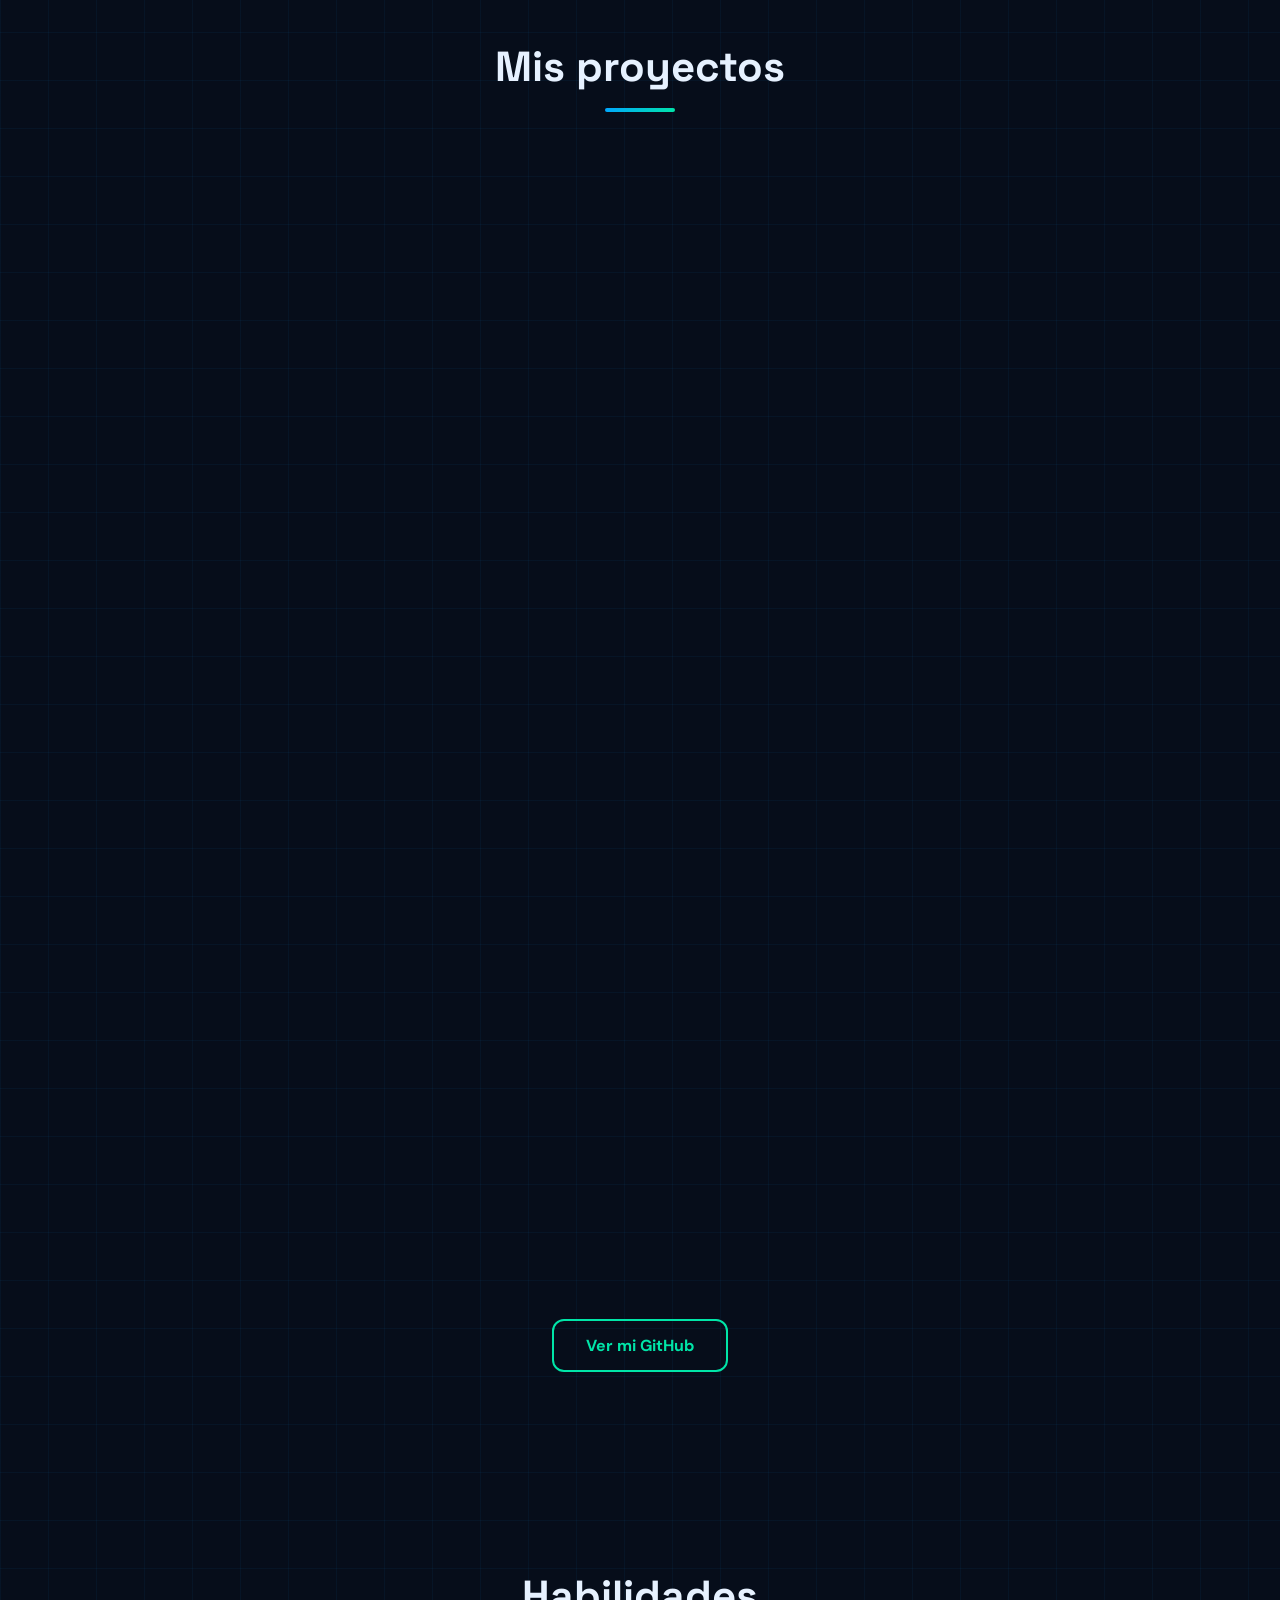
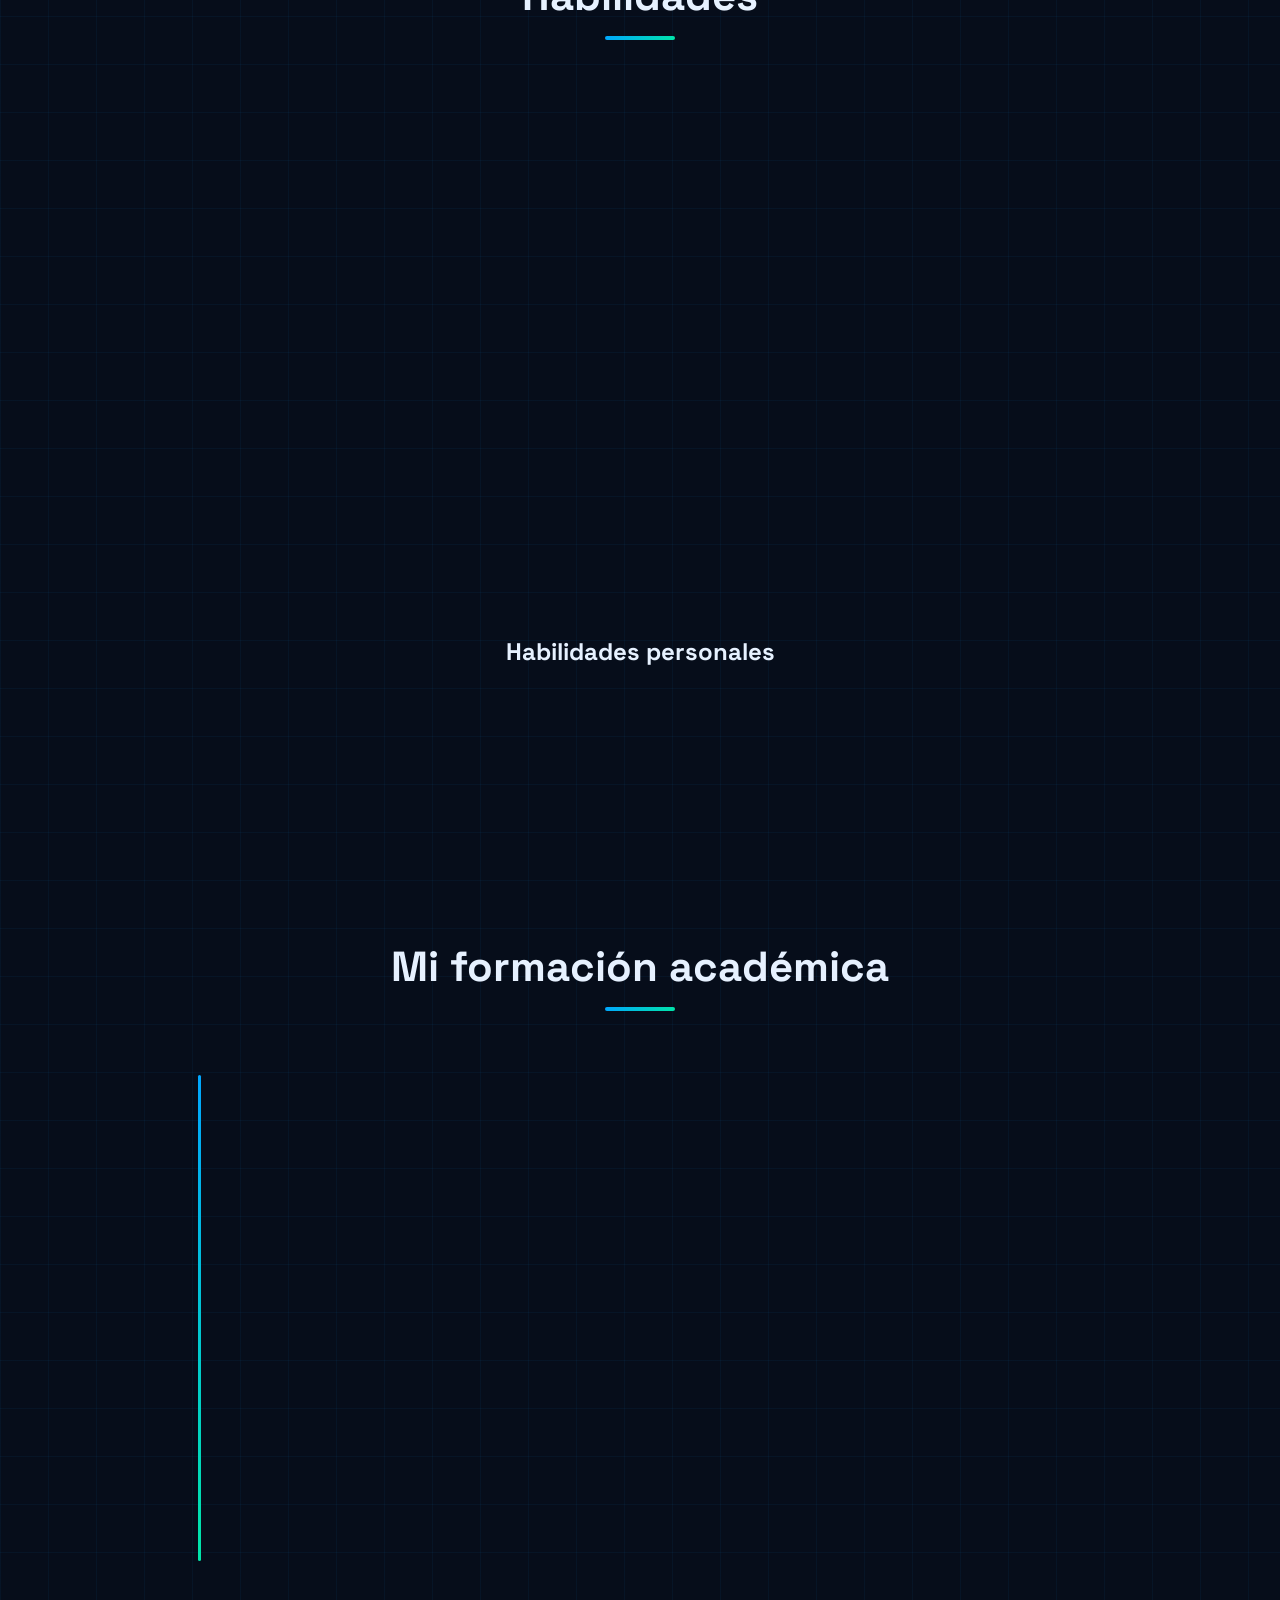
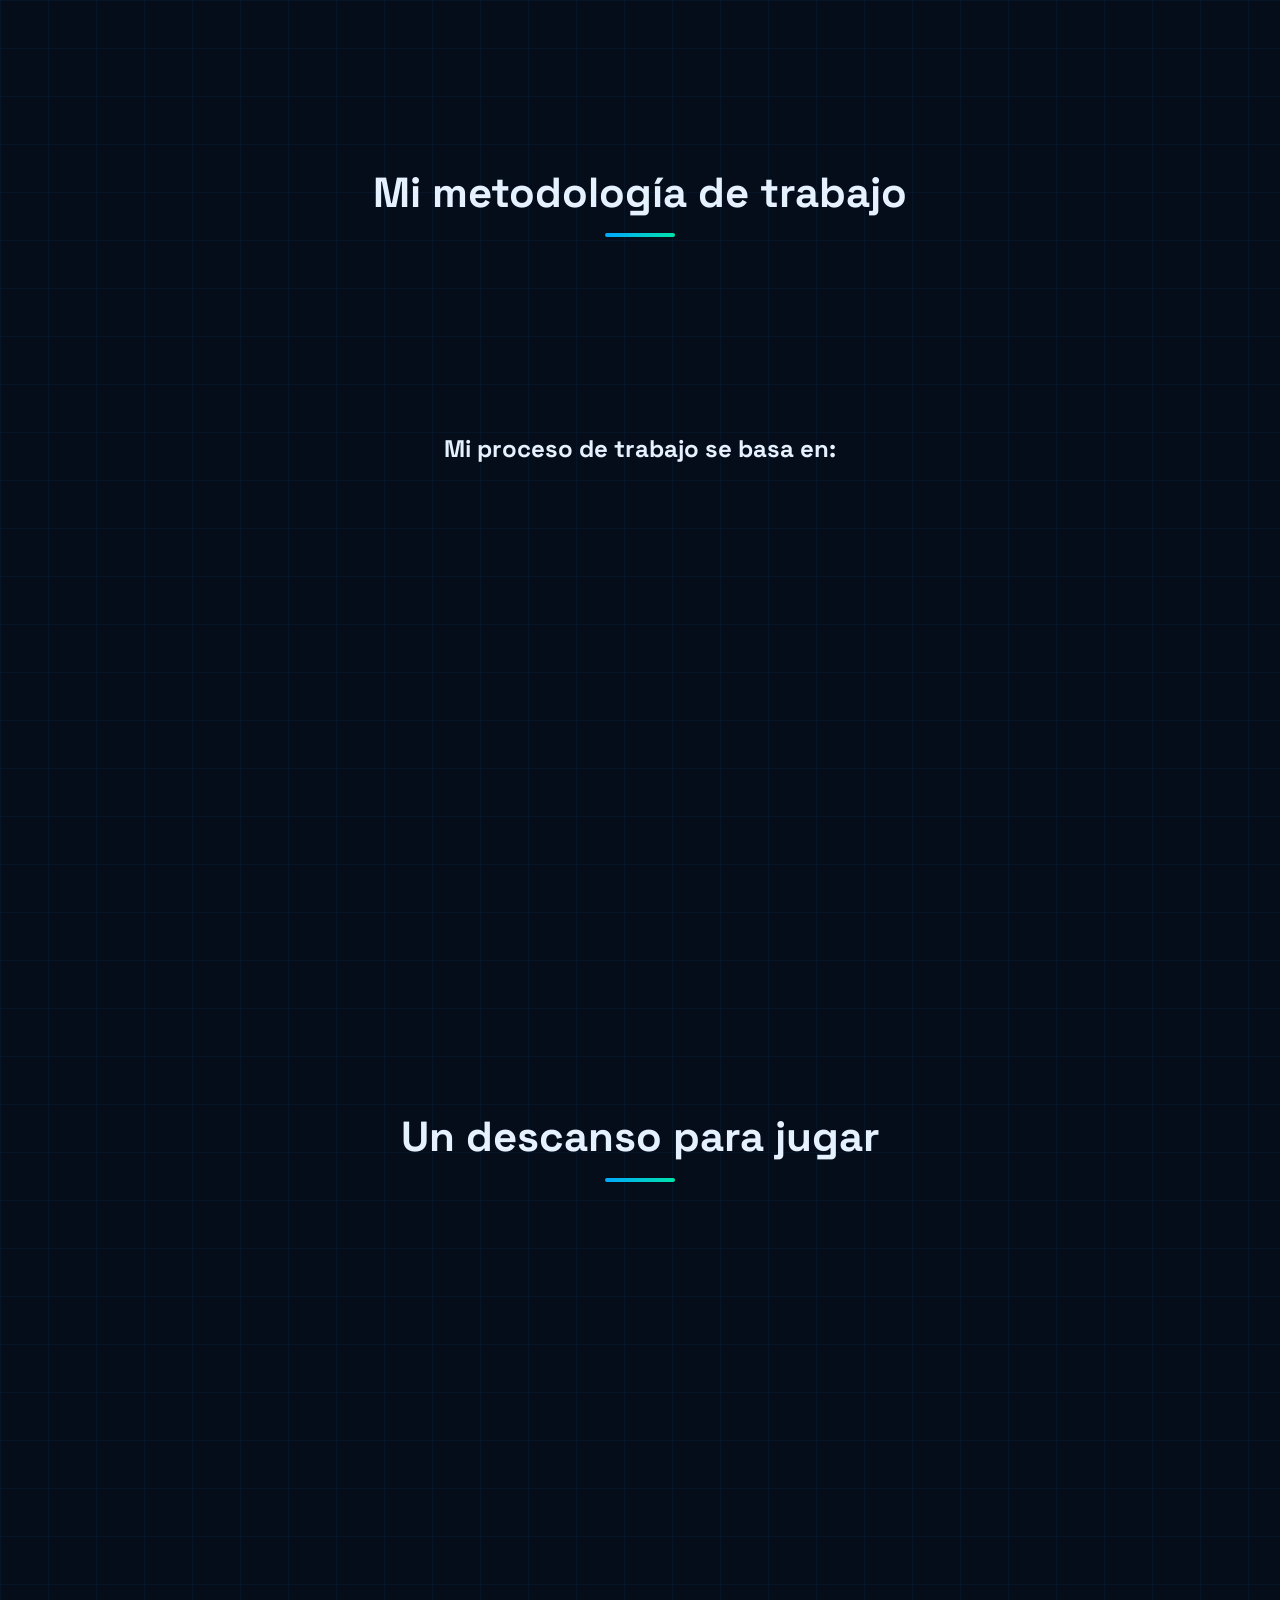
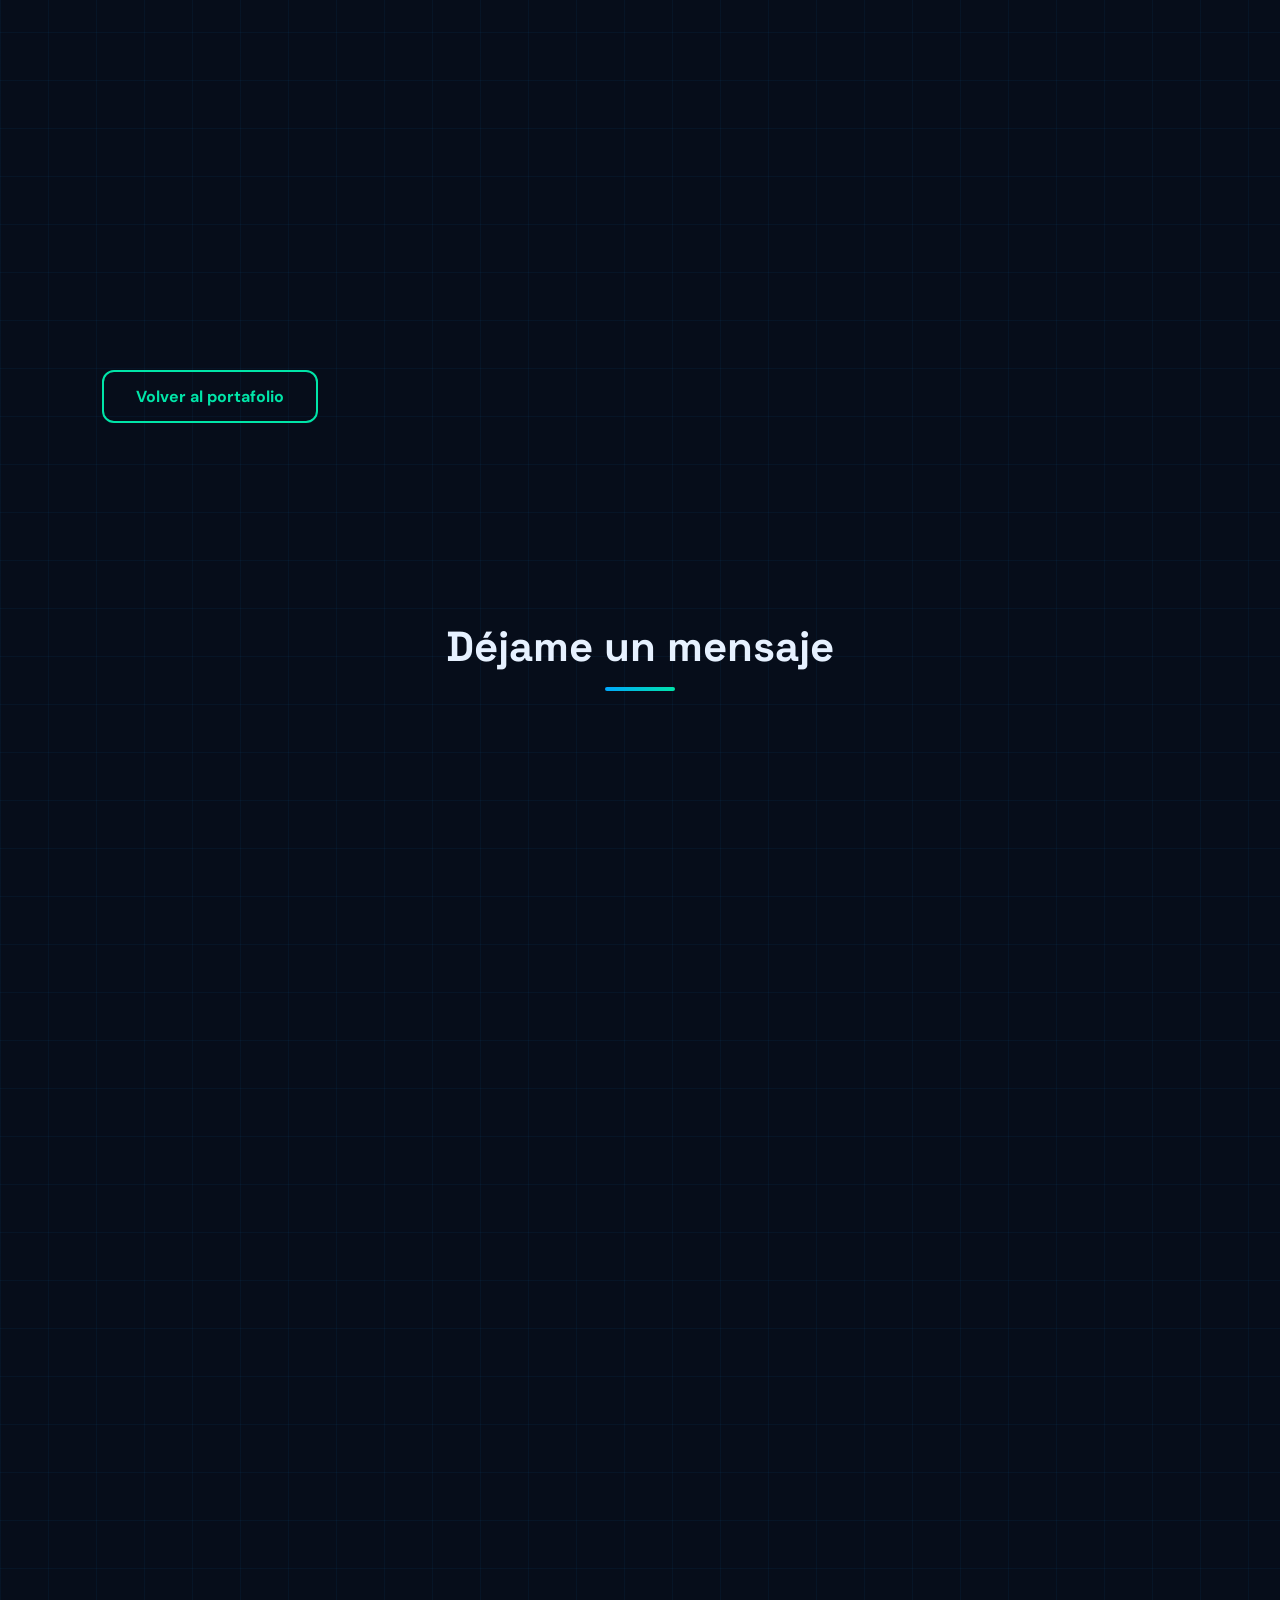
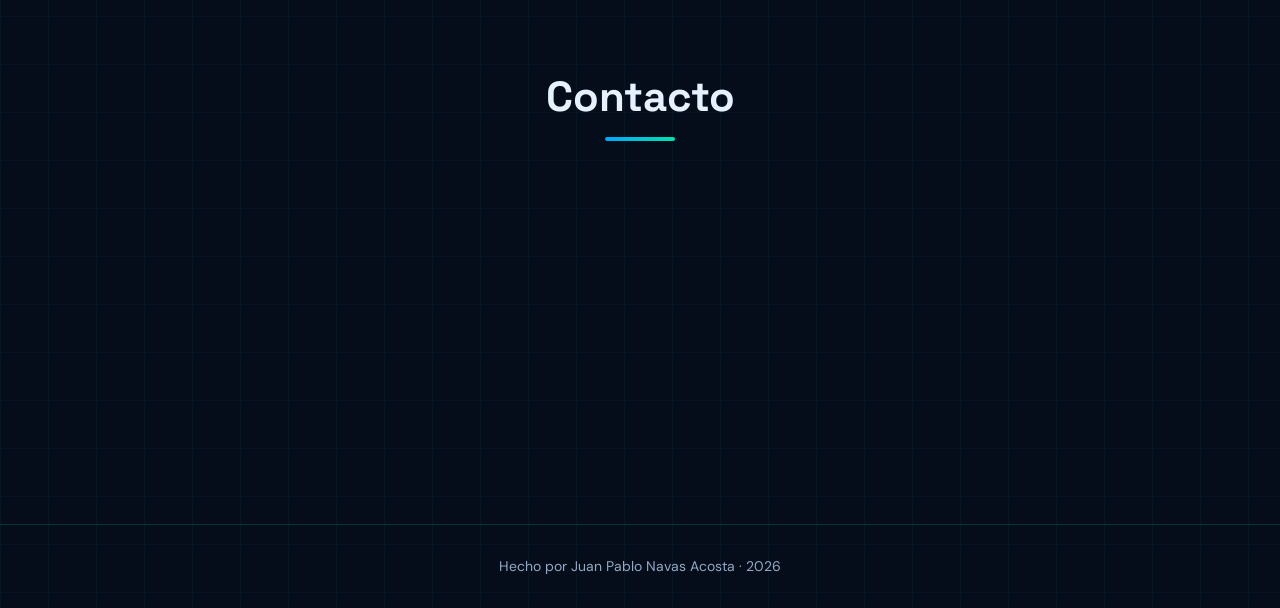
==== commit 83d5a8e0: "Feat:Ultimos retoques y reparacion de errores" ====
--- a/Actividad_Portafolio.html
+++ b/Actividad_Portafolio.html
@@ -3,227 +3,424 @@
 <head>
     <meta charset="UTF-8">
     <meta name="viewport" content="width=device-width, initial-scale=1.0">
-    <title>Portafolio | Juan Pablo</title>
+    <meta name="description" content="Portafolio de Juan Pablo Navas Acosta, desarrollador Java, Spring Boot, Python y JavaScript.">
+    <title>Portafolio | Juan Pablo Navas</title>
+    <link rel="preconnect" href="https://fonts.googleapis.com">
+    <link rel="preconnect" href="https://fonts.gstatic.com" crossorigin>
+    <link href="https://fonts.googleapis.com/css2?family=Space+Grotesk:wght@500;700&family=DM+Sans:wght@400;500;700&display=swap" rel="stylesheet">
     <link rel="stylesheet" href="style.css">
+    <link rel="stylesheet" href="game.css">
 </head>
 <body>
 
+    <div class="progreso" id="progreso"></div>
+
     <!-- MENU -->
-    <header>
-        <div class="logo">JP</div>
-
-        <nav>
+    <header id="header">
+        <a href="#inicio" class="logo">JP<span>.</span></a>
+
+        <button class="burger" id="burger" aria-label="Abrir menú" aria-expanded="false">
+            <span></span><span></span><span></span>
+        </button>
+
+        <nav id="menu">
             <a href="#inicio">Inicio</a>
+            <a href="#sobre-mi">Sobre mí</a>
             <a href="#proyectos">Proyectos</a>
             <a href="#habilidades">Habilidades</a>
-            <a href="#conocimientos">Conocimientos</a>
+            <a href="#educacion">Educación</a>
+            <a href="#metodologia">Metodología</a>
+            <a href="#juego">Juego</a>
+            <a href="#mensajes">Mensajes</a>
             <a href="#contacto">Contacto</a>
         </nav>
     </header>
 
+    <main>
+
     <!-- BIENVENIDA -->
     <section id="inicio" class="hero">
-
         <div class="hero-text">
-            <h1>¡Hola! Soy Juan Pablo</h1>
-
-            <h2>Python Developer</h2>
-
-            <hr>
-
-            <p>
-                <strong>
-                    Desarrollador en lenguaje de programación Python y JavaScript.
-                </strong>
+            <p class="saludo">¡Hola! Soy</p>
+            <h1>Juan Pablo Navas</h1>
+            <h2><span id="typed"></span><span class="cursor">|</span></h2>
+            <p class="hero-desc">
+                Desarrollo sistemas con Java, Spring Boot, Python y JavaScript,
+                y automatizo procesos con n8n y bases de datos SQL.
             </p>
-
-            <a href="#proyectos" class="btn">
-                Ver Proyectos
-            </a>
-        </div>
-
-        <div class="hero-image">
-            <!-- Reemplaza la imagen -->
-            <img src="image.png" alt="Perfil">
-        </div>
-
+            <div class="hero-botones">
+                <a href="#proyectos" class="btn">Ver proyectos</a>
+                <a href="#mensajes" class="btn btn-borde">Escríbeme</a>
+            </div>
+        </div>
+
+        <div class="hero-visual">
+            <canvas id="figura3d" aria-hidden="true"></canvas>
+            <div class="foto">
+                <img src="image.png" alt="Foto de Juan Pablo">
+            </div>
+        </div>
+    </section>
+
+    <!-- SOBRE MI -->
+    <section id="sobre-mi">
+        <h2 class="titulo">Sobre mí</h2>
+
+        <div class="sobre-grid">
+            <div class="sobre-texto reveal">
+                <p>
+                    Soy <strong>Juan Pablo Navas Acosta</strong>, de Colombia, y estoy
+                    construyendo mi camino como desarrollador de software.
+                    Me gusta crear sistemas que resuelven problemas reales,
+                    desde una carta digital para una cafetería hasta un bot que
+                    recibe pedidos por Telegram.
+                </p>
+                <p>
+                    Trabajo con <strong>Java y Spring Boot</strong> para aplicaciones
+                    con lógica sólida, con <strong>Python y JavaScript</strong> para
+                    scripts y páginas web, y con <strong>SQL</strong> para guardar y
+                    consultar la información. También uso <strong>n8n</strong> para
+                    automatizar tareas.
+                </p>
+                <p>
+                    Soy puntual, me comunico con claridad y disfruto aprender
+                    tecnologías nuevas con cada proyecto.
+                </p>
+            </div>
+
+            <div class="sobre-datos reveal">
+                <div class="dato"><strong data-contar="6">0</strong><span>Proyectos realizados</span></div>
+                <div class="dato"><strong data-contar="7">0</strong><span>Tecnologías que uso</span></div>
+                <div class="dato"><strong data-contar="2">0</strong><span>Chats con automatización</span></div>
+            </div>
+        </div>
     </section>
 
     <!-- PROYECTOS -->
     <section id="proyectos">
-
-        <h2 class="titulo">Mis Proyectos</h2>
+        <h2 class="titulo">Mis proyectos</h2>
 
         <div class="contenedor-proyectos">
 
-            <div class="card">
-
-                <h3>Proyecto de Caffe</h3>
-
-                <p>
-                    Sistema para cafetería que permite facturar,
-                    eliminar, actualizar y visualizar los productos
-                    disponibles.
-                </p>
-
-                <p>
-                    Cuenta con un CRUD completo y funciona como
-                    una carta digital donde se realizan pedidos.
-                </p>
-
-            </div>
-
-            <div class="card">
-
-                <h3>Proyecto Ruta Estudiantes</h3>
-
-                <p>
-                    Pagina en html y JavaScript de gestion de rutas con su respectivos estudiantes
-                    pudiendo tener la seccion de rutas y la seccion de estudiantes.
-                </p>
-
-                <p>
-                    Proyecto de agregar rutas y estudiantes con validacion, editar eliminar y demas.
-                </p>
-
-            </div>
-
-            <div class="card">
-
-                <h3>Gestión de Herramientas</h3>
-
-                <p>
-                    Sistema para la administración de herramientas
-                    prestadas a los vecinos.
-                </p>
-
-                <p>
-                    Incluye administradores, control de préstamos
-                    y gestión de inventario.
-                </p>
-
-                <p>
-                    También cuenta con un CRUD completo.
-                </p>
-
-            </div>
+            <article class="card tilt reveal">
+                <img src="[data-uri]" alt="Ilustración del proyecto Tecno Store" loading="lazy">
+                <div class="card-cuerpo">
+                    <h3>Tecno Store</h3>
+                    <p>
+                        Aplicación de consola con sesión de administrador y de cliente.
+                        El cliente compra celulares; el administrador agrega empleados
+                        y celulares, y consulta los reportes de ventas.
+                    </p>
+                    <ul class="tags"><li>Java</li><li>Spring Boot</li><li>SQL</li></ul>
+                </div>
+            </article>
+
+            <article class="card tilt reveal">
+                <img src="[data-uri]" alt="Ilustración del proyecto Delivery Bot" loading="lazy">
+                <div class="card-cuerpo">
+                    <h3>Delivery Bot</h3>
+                    <p>
+                        Automatización en n8n para los pedidos de una cafetería desde un chat
+                        de Telegram. Usa una base de datos con los productos disponibles,
+                        su stock y su precio.
+                    </p>
+                    <ul class="tags"><li>n8n</li><li>Telegram</li><li>Base de datos</li></ul>
+                </div>
+            </article>
+
+            <article class="card tilt reveal">
+                <img src="[data-uri]" alt="Ilustración del proyecto Pizzería Don Piccolo" loading="lazy">
+                <div class="card-cuerpo">
+                    <h3>Pizzería Don Piccolo</h3>
+                    <p>
+                        Sistema de gestión de base de datos desarrollado en MySQL para la empresa
+                        ficticia Pizzería Don Piccolo. Permite administrar clientes, pizzas,
+                        ingredientes, pedidos, pagos, repartidores y domicilios. Además, utiliza
+                        funciones, procedimientos almacenados, triggers, consultas y vistas para
+                        automatizar diferentes procesos del negocio.
+                    </p>
+                    <ul class="tags"><li>MySQL</li><li>Triggers</li><li>Procedimientos</li><li>Vistas</li></ul>
+                </div>
+            </article>
+
+            <article class="card tilt reveal">
+                <img src="[data-uri]" alt="Ilustración del proyecto de Caffe" loading="lazy">
+                <div class="card-cuerpo">
+                    <h3>Proyecto de Caffe</h3>
+                    <p>
+                        Sistema para cafetería que permite facturar, eliminar, actualizar
+                        y visualizar los productos disponibles. Tiene un CRUD completo
+                        y funciona como carta digital para hacer pedidos.
+                    </p>
+                    <ul class="tags"><li>Python</li><li>CRUD</li></ul>
+                </div>
+            </article>
+
+            <article class="card tilt reveal">
+                <img src="[data-uri]" alt="Ilustración del proyecto Ruta Estudiantes" loading="lazy">
+                <div class="card-cuerpo">
+                    <h3>Ruta Estudiantes</h3>
+                    <p>
+                        Página en HTML y JavaScript para gestionar rutas y estudiantes,
+                        con una sección para cada una. Permite agregar con validación,
+                        editar y eliminar.
+                    </p>
+                    <ul class="tags"><li>HTML</li><li>CSS</li><li>JavaScript</li></ul>
+                </div>
+            </article>
+
+            <article class="card tilt reveal">
+                <img src="[data-uri]" alt="Ilustración del proyecto Gestión de Herramientas" loading="lazy">
+                <div class="card-cuerpo">
+                    <h3>Gestión de Herramientas</h3>
+                    <p>
+                        Sistema para administrar las herramientas prestadas a los vecinos.
+                        Incluye administradores, control de préstamos, gestión de
+                        inventario y un CRUD completo.
+                    </p>
+                    <ul class="tags"><li>Python</li><li>Inventario</li><li>CRUD</li></ul>
+                </div>
+            </article>
 
         </div>
 
         <div class="github">
-            <a href="https://github.com/" target="_blank">
-                Ver GitHub
-            </a>
-        </div>
-
+            <a href="https://github.com/Pablo07-22" target="_blank" rel="noopener" class="btn btn-borde">Ver mi GitHub</a>
+        </div>
     </section>
 
     <!-- HABILIDADES -->
     <section id="habilidades">
-
         <h2 class="titulo">Habilidades</h2>
 
-        <div class="habilidades-grid">
-
-            <div class="skill">
-                <img src="https://cdn-icons-png.flaticon.com/512/5968/5968350.png">
-                <p>Python</p>
-            </div>
-
-            <div class="skill">
-                <img src="https://cdn-icons-png.flaticon.com/512/5968/5968292.png">
-                <p>JavaScript</p>
-            </div>
-
-            <div class="skill">
-                <img src="https://cdn-icons-png.flaticon.com/512/732/732212.png">
-                <p>HTML</p>
-            </div>
-
-            <div class="skill">
-                <img src="https://cdn-icons-png.flaticon.com/512/732/732190.png">
-                <p>CSS</p>
-            </div>
-
-        </div>
-
-        <table>
-           
-            <tr>
-                <th>Habilidad</th>
-                <th>Nivel</th>
-            </tr>
- 
-            <tr>
-                <td>Puntual</td>
-                <td>Alto</td>
-            </tr>
-
-            <tr>
-                <td>Python</td>
-                <td>Intermedio</td>
-            </tr>
-
-            <tr>
-                <td>JavaScript</td>
-                <td>Intermedio</td>
-            </tr>
-
-            <tr>
-                <td>HTML</td>
-                <td>Alto</td>
-            </tr>
-
-            <tr>
-                <td>CSS</td>
-                <td>Alto</td>
-            </tr>
-
-            <tr>
-                <td>GitHub</td>
-                <td>Alto</td>
-            </tr>
-
-            <tr>
-                <td>Comunicacion asertiva</td>
-                <td>Alto</td>
-            </tr>
-
-        </table>
-
-    </section>
-
-    <!-- CONOCIMIENTOS -->
-    <section id="conocimientos">
-
-        <h2 class="titulo">Conocimientos</h2>
-
-        <div class="conocimientos">
-
-            <div>Python</div>
-            <div>JavaScript</div>
-            <div>HTML5</div>
-            <div>CSS3</div>
-            <div>GitHub</div>
-            <div>Bases de Datos</div>
-        </div>
-
-    </section>
-
-    <!-- CONTACTOS -->
+        <div class="hab-layout">
+
+            <div class="cubo-zona reveal">
+                <div class="escena" id="escena">
+                    <div class="cubo" id="cubo">
+                        <div class="cara frente"><img src="https://cdn.jsdelivr.net/gh/devicons/devicon/icons/java/java-original.svg" alt="Java"></div>
+                        <div class="cara atras"><img src="https://cdn.jsdelivr.net/gh/devicons/devicon/icons/spring/spring-original.svg" alt="Spring Boot"></div>
+                        <div class="cara derecha"><img src="https://cdn.jsdelivr.net/gh/devicons/devicon/icons/python/python-original.svg" alt="Python"></div>
+                        <div class="cara izquierda"><img src="https://cdn.jsdelivr.net/gh/devicons/devicon/icons/javascript/javascript-original.svg" alt="JavaScript"></div>
+                        <div class="cara arriba"><img src="https://cdn.jsdelivr.net/gh/devicons/devicon/icons/postgresql/postgresql-original.svg" alt="SQL"></div>
+                        <div class="cara abajo"><img src="https://cdn.jsdelivr.net/gh/devicons/devicon/icons/git/git-original.svg" alt="Git"></div>
+                    </div>
+                </div>
+            </div>
+
+            <div class="barras reveal">
+                <div class="barra"><div class="barra-info"><span>Java</span><span>Intermedio</span></div><div class="barra-fondo"><div class="barra-nivel" data-nivel="70"></div></div></div>
+                <div class="barra"><div class="barra-info"><span>Spring Boot</span><span>Intermedio</span></div><div class="barra-fondo"><div class="barra-nivel" data-nivel="60"></div></div></div>
+                <div class="barra"><div class="barra-info"><span>SQL</span><span>Intermedio</span></div><div class="barra-fondo"><div class="barra-nivel" data-nivel="70"></div></div></div>
+                <div class="barra"><div class="barra-info"><span>Python</span><span>Intermedio</span></div><div class="barra-fondo"><div class="barra-nivel" data-nivel="70"></div></div></div>
+                <div class="barra"><div class="barra-info"><span>JavaScript</span><span>Intermedio</span></div><div class="barra-fondo"><div class="barra-nivel" data-nivel="65"></div></div></div>
+                <div class="barra"><div class="barra-info"><span>HTML y CSS</span><span>Alto</span></div><div class="barra-fondo"><div class="barra-nivel" data-nivel="90"></div></div></div>
+                <div class="barra"><div class="barra-info"><span>GitHub</span><span>Alto</span></div><div class="barra-fondo"><div class="barra-nivel" data-nivel="85"></div></div></div>
+                <div class="barra"><div class="barra-info"><span>n8n</span><span>Intermedio</span></div><div class="barra-fondo"><div class="barra-nivel" data-nivel="65"></div></div></div>
+            </div>
+        </div>
+
+        <h3 class="subtitulo">Habilidades personales</h3>
+        <ul class="blandas reveal">
+            <li>Puntualidad</li>
+            <li>Comunicación asertiva</li>
+            <li>Trabajo en equipo</li>
+            <li>Ganas de aprender</li>
+        </ul>
+    </section>
+
+    <!-- EDUCACION -->
+    <section id="educacion">
+        <h2 class="titulo">Mi formación académica</h2>
+
+        <div class="timeline">
+            <article class="edu tilt reveal">
+                <h3>Colegio Cajasan</h3>
+                <ul>
+                    <li>Bachiller académico – Grado 11.</li>
+                    <li>Técnico en Especialización en Comercio.</li>
+                    <li>Formación en conocimientos comerciales, atención y desarrollo de habilidades personales y profesionales.</li>
+                </ul>
+            </article>
+
+            <article class="edu edu-actual tilt reveal">
+                <span class="insignia">Formación actual</span>
+                <h3>Campus Cajasan</h3>
+                <ul>
+                    <li>Técnico en Programación.</li>
+                    <li>Formación en desarrollo de software, programación y bases de datos.</li>
+                    <li>Aprendizaje de tecnologías como Java, SQL y Spring Boot.</li>
+                </ul>
+            </article>
+        </div>
+    </section>
+
+    <!-- METODOLOGIA -->
+    <section id="metodologia">
+        <h2 class="titulo">Mi metodología de trabajo</h2>
+
+        <p class="meto-intro reveal">
+            Me enfoco en desarrollar soluciones de software mediante la organización,
+            el trabajo en equipo y la resolución de problemas. Durante el desarrollo de
+            mis proyectos utilizo herramientas y tecnologías como Java, SQL y Spring Boot.
+        </p>
+
+        <h3 class="subtitulo">Mi proceso de trabajo se basa en:</h3>
+
+        <div class="carrusel-zona reveal">
+            <button class="flecha" id="anterior" aria-label="Paso anterior">&#8249;</button>
+
+            <div class="carrusel-escena">
+                <div class="carrusel" id="carrusel">
+                    <div class="paso"><span class="paso-n">1</span><h4>Análisis</h4><p>Comprender las necesidades y los problemas antes de comenzar a programar.</p></div>
+                    <div class="paso"><span class="paso-n">2</span><h4>Planificación</h4><p>Organizar las tareas y establecer objetivos para el desarrollo.</p></div>
+                    <div class="paso"><span class="paso-n">3</span><h4>Desarrollo</h4><p>Construir soluciones utilizando Java y Spring Boot.</p></div>
+                    <div class="paso"><span class="paso-n">4</span><h4>Gestión de datos</h4><p>Trabajar con SQL para almacenar, consultar y administrar información.</p></div>
+                    <div class="paso"><span class="paso-n">5</span><h4>Trabajo en equipo</h4><p>Colaborar, compartir ideas y aportar soluciones.</p></div>
+                    <div class="paso"><span class="paso-n">6</span><h4>Mejora continua</h4><p>Aprender de los errores, optimizar el código y adquirir nuevos conocimientos.</p></div>
+                </div>
+            </div>
+
+            <button class="flecha" id="siguiente" aria-label="Paso siguiente">&#8250;</button>
+        </div>
+
+        <p class="meto-cierre reveal">
+            Me interesa seguir fortaleciendo mis habilidades y aprender nuevas tecnologías
+            que me permitan crear aplicaciones eficientes y funcionales.
+        </p>
+    </section>
+
+    <!-- JUEGO: PABLO RUNNER -->
+    <section id="juego">
+        <h2 class="titulo">Un descanso para jugar</h2>
+
+        <p class="juego-intro reveal">
+            Después de conocer mis proyectos y habilidades, te invito a tomar un pequeño
+            descanso. Demuestra tus reflejos y supera mi récord en Pablo Runner.
+        </p>
+
+        <div class="game-card reveal" id="game-root" tabindex="-1">
+            <div class="game-wrap" id="game-wrap">
+                <canvas id="game-canvas" width="800" height="300" role="img"
+                        aria-label="Pablo Runner: un robot programador corre esquivando bugs, servidores y errores de código"></canvas>
+
+                <!-- Pantalla de inicio -->
+                <div class="gm-overlay" id="gm-menu">
+                    <h3 class="gm-title">PABLO RUNNER</h3>
+                    <p class="gm-record">Récord:<strong id="gm-record-menu">00000</strong></p>
+                    <button type="button" class="gm-btn" id="gm-play">JUGAR</button>
+                    <p class="gm-keys"><kbd>↑</kbd> Saltar &nbsp; <kbd>↓</kbd> Agacharse &nbsp; <kbd>ESPACIO</kbd> Jugar &nbsp; <kbd>P</kbd> Pausa</p>
+                </div>
+
+                <!-- Pausa -->
+                <div class="gm-overlay" id="gm-pause" hidden>
+                    <h3 class="gm-title">PAUSA</h3>
+                    <button type="button" class="gm-btn" id="gm-resume">REANUDAR</button>
+                    <p class="gm-keys">Presiona <kbd>P</kbd> para reanudar</p>
+                </div>
+
+                <!-- Game over -->
+                <div class="gm-overlay" id="gm-over" hidden>
+                    <h3 class="gm-title gm-bad">GAME OVER</h3>
+                    <p class="gm-new" id="gm-new" hidden>¡NUEVO RÉCORD!</p>
+                    <div class="gm-stats">
+                        <div><span>Puntuación</span><strong id="gm-final">00000</strong></div>
+                        <div><span>Récord</span><strong id="gm-record-over">00000</strong></div>
+                    </div>
+                    <button type="button" class="gm-btn" id="gm-retry">VOLVER A JUGAR</button>
+                </div>
+            </div>
+
+            <!-- Controles táctiles -->
+            <div class="game-touch" id="game-touch">
+                <button type="button" id="gt-jump">SALTAR ↑</button>
+                <button type="button" id="gt-duck">AGACHARSE ↓</button>
+                <button type="button" id="gt-pause">PAUSA</button>
+                <button type="button" id="gt-start" class="gt-main">JUGAR</button>
+            </div>
+
+            <p class="sr-only" id="gm-live" role="status" aria-live="polite"></p>
+        </div>
+
+        <div class="game-help reveal">
+            <h3>¿CÓMO JUGAR?</h3>
+            <ol>
+                <li>Presiona <strong>JUGAR</strong> para comenzar.</li>
+                <li>Utiliza la flecha <kbd>↑</kbd> para saltar.</li>
+                <li>Utiliza la flecha <kbd>↓</kbd> para agacharte.</li>
+                <li>Evita los obstáculos para seguir avanzando.</li>
+                <li>Recoge monedas y estrellas para conseguir puntos adicionales.</li>
+                <li>Presiona <kbd>P</kbd> para pausar o reanudar.</li>
+                <li>Si chocas, termina la partida.</li>
+                <li>Presiona <kbd>ESPACIO</kbd> o <strong>VOLVER A JUGAR</strong> para intentarlo nuevamente.</li>
+            </ol>
+        </div>
+
+        <div class="game-volver">
+            <a href="#inicio" class="btn btn-borde">Volver al portafolio</a>
+        </div>
+    </section>
+
+    <!-- MENSAJES -->
+    <section id="mensajes">
+        <h2 class="titulo">Déjame un mensaje</h2>
+
+        <form id="formulario" class="formulario reveal" novalidate>
+            <!-- Clave de Web3Forms: se obtiene en web3forms.com con el correo juanpablonavasacosta22@gmail.com -->
+            <input type="hidden" name="access_key" value="3a8854be-e05d-4a6f-8bd0-4b0e9a6b7971">
+            <input type="hidden" name="subject" value="Nuevo mensaje desde tu portafolio">
+            <input type="hidden" name="from_name" value="Portafolio Juan Pablo">
+            <input type="checkbox" name="botcheck" class="oculto" tabindex="-1" autocomplete="off">
+
+            <div class="campo">
+                <label for="nombre">Nombre</label>
+                <input type="text" id="nombre" name="nombre" placeholder="Tu nombre" required autocomplete="name">
+                <small class="error"></small>
+            </div>
+
+            <div class="campo">
+                <label for="telefono">Número de contacto</label>
+                <input type="tel" id="telefono" name="telefono" placeholder="Ej: 3001234567" required autocomplete="tel">
+                <small class="error"></small>
+            </div>
+
+            <div class="campo">
+                <label for="email">Correo electrónico</label>
+                <input type="email" id="email" name="email" placeholder="tucorreo@gmail.com" required autocomplete="email">
+                <small class="error"></small>
+            </div>
+
+            <div class="campo">
+                <label for="mensaje">Mensaje</label>
+                <textarea id="mensaje" name="mensaje" rows="5" placeholder="Cuéntame en qué te puedo ayudar" required></textarea>
+                <small class="error"></small>
+            </div>
+
+            <button type="submit" class="btn" id="enviar">Enviar mensaje</button>
+            <p class="estado" id="estado" role="status" aria-live="polite"></p>
+        </form>
+    </section>
+
+    <!-- CONTACTO -->
     <section id="contacto">
-
         <h2 class="titulo">Contacto</h2>
 
-        <div class="contacto">
-
-            <p>📧 juanpablonavasacosta22@egmail.com</p>
-            <p>📱 3163606369</p>
-            <p>📍 Colombia</p>
-
-        </div>
-
-    </section>
-
+        <div class="contacto reveal">
+            <a href="mailto:juanpablonavasacosta22@gmail.com">juanpablonavasacosta22@gmail.com</a>
+            <a href="https://wa.me/573163606369" target="_blank" rel="noopener">WhatsApp: 316 360 6369</a>
+            <a href="https://www.instagram.com/pablo_ck07/" target="_blank" rel="noopener">Instagram: @pablo_ck07</a>
+            <p>Colombia</p>
+        </div>
+    </section>
+
+    </main>
+
+    <footer>
+        <p>Hecho por Juan Pablo Navas Acosta · 2026</p>
+    </footer>
+
+    <script src="https://cdnjs.cloudflare.com/ajax/libs/three.js/r128/three.min.js"></script>
+    <script src="script.js"></script>
+    <script src="game.js"></script>
 </body>
 </html>
--- a/style.css
+++ b/style.css
@@ -1,273 +1,397 @@
-
-
-
-
-
-
-
-
-@import url('https://fonts.googleapis.com/css2?family=Poppins:wght@300;400;500;600;700&display=swap');
-
-*{
-    margin:0;
-    padding:0;
-    box-sizing:border-box;
-    font-family:'Poppins',sans-serif;
-}
-
-html{
-    scroll-behavior:smooth;
-}
+:root{
+    --fondo:#060d1a;
+    --panel:#0d1a2e;
+    --panel-2:#12233d;
+    --borde:rgba(0,229,168,.18);
+    --azul:#00a6ff;
+    --verde:#00e5a8;
+    --texto:#e6f1ff;
+    --suave:#93a8c4;
+    --degradado:linear-gradient(135deg,var(--azul),var(--verde));
+}
+
+*{margin:0;padding:0;box-sizing:border-box}
+
+html{scroll-behavior:smooth;scroll-padding-top:80px}
 
 body{
-    background:linear-gradient(135deg,#f8ffff,#dff8ff,#e8fff3);
-    color:#1f2937;
+    font-family:'DM Sans',sans-serif;
+    background:var(--fondo);
+    color:var(--texto);
+    line-height:1.7;
+    overflow-x:hidden;
+    background-image:
+        linear-gradient(rgba(0,166,255,.05) 1px,transparent 1px),
+        linear-gradient(90deg,rgba(0,166,255,.05) 1px,transparent 1px);
+    background-size:48px 48px;
+}
+
+h1,h2,h3,.logo{font-family:'Space Grotesk',sans-serif;line-height:1.15}
+
+a{color:inherit}
+
+:focus-visible{outline:2px solid var(--verde);outline-offset:3px}
+
+/* BARRA DE PROGRESO */
+.progreso{
+    position:fixed;top:0;left:0;height:3px;width:0;
+    background:var(--degradado);z-index:2000;
 }
 
 /* HEADER */
-
 header{
-    position:sticky;
-    top:0;
-    z-index:1000;
-    background:white;
-    padding:20px 8%;
-    display:flex;
-    justify-content:space-between;
-    align-items:center;
-    box-shadow:0 5px 20px rgba(0,0,0,.08);
-}
-
-.logo{
-    font-size:28px;
-    font-weight:700;
-    color:#00a6ff;
-}
-
-nav{
-    display:flex;
-    gap:25px;
-}
+    position:sticky;top:0;z-index:1000;
+    display:flex;justify-content:space-between;align-items:center;
+    padding:16px 8%;
+    background:rgba(6,13,26,.8);
+    backdrop-filter:blur(14px);
+    border-bottom:1px solid var(--borde);
+}
+
+.logo{font-size:28px;font-weight:700;text-decoration:none}
+.logo span{color:var(--verde)}
+
+nav{display:flex;gap:28px}
 
 nav a{
-    text-decoration:none;
-    color:#333;
-    font-weight:600;
-    transition:.3s;
-}
-
-nav a:hover{
-    color:#00a6ff;
-}
+    text-decoration:none;color:var(--suave);font-weight:500;
+    position:relative;transition:color .3s;
+}
+nav a::after{
+    content:"";position:absolute;left:0;bottom:-4px;height:2px;width:0;
+    background:var(--degradado);transition:width .3s;
+}
+nav a:hover,nav a.activo{color:var(--texto)}
+nav a:hover::after,nav a.activo::after{width:100%}
+
+.burger{display:none;background:none;border:0;cursor:pointer;padding:6px}
+.burger span{display:block;width:26px;height:3px;margin:5px 0;background:var(--texto);border-radius:3px;transition:.3s}
+.burger.abierto span:nth-child(1){transform:translateY(8px) rotate(45deg)}
+.burger.abierto span:nth-child(2){opacity:0}
+.burger.abierto span:nth-child(3){transform:translateY(-8px) rotate(-45deg)}
+
+/* SECCIONES */
+section{padding:100px 8%}
+
+.titulo{
+    text-align:center;font-size:clamp(30px,4vw,42px);
+    margin-bottom:56px;
+}
+.titulo::after{
+    content:"";display:block;width:70px;height:4px;margin:16px auto 0;
+    border-radius:4px;background:var(--degradado);
+}
+
+.subtitulo{text-align:center;font-size:24px;margin:70px 0 24px}
+
+/* BOTONES */
+.btn{
+    display:inline-block;border:0;cursor:pointer;
+    padding:14px 32px;border-radius:12px;
+    font:700 16px 'DM Sans',sans-serif;text-decoration:none;
+    color:#04101f;background:var(--degradado);
+    box-shadow:0 0 28px rgba(0,229,168,.28);
+    transition:transform .3s,box-shadow .3s;
+}
+.btn:hover{transform:translateY(-3px);box-shadow:0 0 40px rgba(0,229,168,.5)}
+.btn:disabled{opacity:.6;cursor:wait;transform:none}
+
+.btn-borde{
+    background:transparent;color:var(--verde);
+    border:2px solid var(--verde);box-shadow:none;
+}
+.btn-borde:hover{background:rgba(0,229,168,.1)}
 
 /* HERO */
-
 .hero{
-    min-height:90vh;
-    display:flex;
-    justify-content:center;
-    align-items:center;
-    gap:60px;
-    padding:80px 10%;
-}
+    min-height:92vh;
+    display:flex;align-items:center;justify-content:space-between;gap:60px;
+}
+
+.saludo{color:var(--verde);font-weight:500;font-size:20px}
 
 .hero-text h1{
-    font-size:55px;
-    color:#00a6ff;
-}
-
-.hero-text h2{
+    font-size:clamp(40px,6vw,72px);margin:6px 0 14px;
+    background:var(--degradado);-webkit-background-clip:text;background-clip:text;
+    -webkit-text-fill-color:transparent;
+}
+
+.hero-text h2{font-size:clamp(20px,2.6vw,30px);min-height:40px;font-weight:500}
+.cursor{color:var(--verde);animation:parpadeo 1s steps(2) infinite}
+@keyframes parpadeo{50%{opacity:0}}
+
+.hero-desc{max-width:520px;margin:20px 0 34px;color:var(--suave);font-size:18px}
+.hero-botones{display:flex;gap:16px;flex-wrap:wrap}
+
+.hero-visual{position:relative;width:min(460px,90vw);aspect-ratio:1;flex-shrink:0}
+
+#figura3d{position:absolute;inset:0;width:100%;height:100%}
+
+.foto{
+    position:absolute;inset:23%;
+    border-radius:50%;padding:5px;background:var(--degradado);
+    box-shadow:0 0 60px rgba(0,166,255,.35);
+}
+.foto img{width:100%;height:100%;object-fit:cover;border-radius:50%;display:block;background:var(--panel)}
+
+/* SOBRE MI */
+.sobre-grid{
+    display:grid;grid-template-columns:1.5fr 1fr;gap:40px;
+    max-width:1100px;margin:0 auto;align-items:center;
+}
+.sobre-texto p{margin-bottom:18px;color:var(--suave);font-size:17px}
+.sobre-texto strong{color:var(--texto)}
+
+.sobre-datos{display:grid;gap:16px}
+.dato{
+    background:var(--panel);border:1px solid var(--borde);border-radius:16px;
+    padding:20px 26px;display:flex;align-items:center;gap:20px;
+}
+.dato strong{
+    font:700 44px 'Space Grotesk',sans-serif;min-width:64px;
+    background:var(--degradado);-webkit-background-clip:text;background-clip:text;
+    -webkit-text-fill-color:transparent;
+}
+.dato span{color:var(--suave)}
+
+/* PROYECTOS */
+.contenedor-proyectos{
+    display:grid;gap:28px;
+    grid-template-columns:repeat(auto-fit,minmax(min(100%,300px),1fr));
+    max-width:1200px;margin:0 auto;
+}
+
+.card{
+    background:var(--panel);border:1px solid var(--borde);border-radius:18px;
+    overflow:hidden;display:flex;flex-direction:column;
+    transform-style:preserve-3d;
+    transition:transform .15s ease-out,border-color .3s,box-shadow .3s;
+    will-change:transform;
+}
+.card:hover{border-color:var(--verde);box-shadow:0 20px 50px rgba(0,229,168,.15)}
+
+.card img{width:100%;aspect-ratio:16/9;object-fit:cover;display:block}
+.card-cuerpo{padding:24px;display:flex;flex-direction:column;gap:14px;flex:1}
+.card h3{font-size:22px;color:var(--verde)}
+.card p{color:var(--suave);font-size:15px}
+
+.tags{list-style:none;display:flex;flex-wrap:wrap;gap:8px;margin-top:auto}
+.tags li{
+    font-size:13px;padding:4px 12px;border-radius:20px;
+    color:var(--azul);background:rgba(0,166,255,.1);border:1px solid rgba(0,166,255,.3);
+}
+
+.github{text-align:center;margin-top:50px}
+
+/* HABILIDADES */
+.hab-layout{
+    display:grid;grid-template-columns:1fr 1.2fr;gap:60px;
+    max-width:1100px;margin:0 auto;align-items:center;
+}
+
+.cubo-zona{text-align:center}
+
+.escena{width:220px;height:220px;margin:40px auto;perspective:900px}
+
+.cubo{
+    position:relative;width:100%;height:100%;
+    transform-style:preserve-3d;
+    transform:rotateX(-20deg) rotateY(30deg);
+}
+
+.cara{
+    position:absolute;width:220px;height:220px;
+    display:flex;align-items:center;justify-content:center;
+    background:rgba(13,26,46,.85);
+    border:2px solid var(--verde);border-radius:14px;
+    box-shadow:inset 0 0 40px rgba(0,229,168,.15),0 0 20px rgba(0,229,168,.2);
+}
+.cara img{width:96px;height:96px}
+
+.frente{transform:translateZ(110px)}
+.atras{transform:rotateY(180deg) translateZ(110px)}
+.derecha{transform:rotateY(90deg) translateZ(110px)}
+.izquierda{transform:rotateY(-90deg) translateZ(110px)}
+.arriba{transform:rotateX(90deg) translateZ(110px)}
+.abajo{transform:rotateX(-90deg) translateZ(110px)}
+
+.cubo-nota{color:var(--suave);font-size:14px}
+
+.barras{display:grid;gap:18px}
+.barra-info{display:flex;justify-content:space-between;margin-bottom:6px;font-weight:500}
+.barra-info span:last-child{color:var(--suave);font-size:14px}
+.barra-fondo{height:10px;background:var(--panel-2);border-radius:10px;overflow:hidden}
+.barra-nivel{
+    height:100%;width:0;border-radius:10px;background:var(--degradado);
+    box-shadow:0 0 12px rgba(0,229,168,.5);
+    transition:width 1.4s cubic-bezier(.2,.8,.2,1);
+}
+
+.blandas{
+    list-style:none;display:flex;flex-wrap:wrap;justify-content:center;gap:14px;
+}
+.blandas li{
+    padding:12px 26px;border-radius:30px;background:var(--panel);
+    border:1px solid var(--borde);
+}
+
+/* FORMULARIO */
+.formulario{
+    max-width:640px;margin:0 auto;padding:40px;
+    background:var(--panel);border:1px solid var(--borde);border-radius:20px;
+    display:grid;gap:22px;
+}
+.campo{display:grid;gap:8px}
+.campo label{font-weight:500}
+.campo input,.campo textarea{
+    width:100%;padding:14px 16px;border-radius:12px;
+    background:var(--fondo);color:var(--texto);
+    border:1px solid rgba(147,168,196,.3);
+    font:16px 'DM Sans',sans-serif;resize:vertical;
+    transition:border-color .3s,box-shadow .3s;
+}
+.campo input:focus,.campo textarea:focus{
+    outline:none;border-color:var(--verde);box-shadow:0 0 0 3px rgba(0,229,168,.18);
+}
+.campo.invalido input,.campo.invalido textarea{border-color:#ff6b81}
+.error{color:#ff8a9b;min-height:0;font-size:14px}
+.oculto{position:absolute;left:-9999px;opacity:0}
+
+.estado{text-align:center;font-weight:500;min-height:24px}
+.estado.ok{color:var(--verde)}
+.estado.fallo{color:#ff8a9b}
+
+/* CONTACTO */
+.contacto{
+    max-width:640px;margin:0 auto;text-align:center;padding:40px;
+    background:var(--panel);border:1px solid var(--borde);border-radius:20px;
+    display:grid;gap:12px;
+}
+.contacto a{text-decoration:none;color:var(--verde);font-weight:500;word-break:break-word}
+.contacto a:hover{text-decoration:underline}
+
+footer{text-align:center;padding:30px;color:var(--suave);border-top:1px solid var(--borde);font-size:14px}
+
+
+/* NAV MAS COMPACTO */
+nav{gap:22px}
+
+/* EDUCACION */
+.timeline{
+    max-width:900px;margin:0 auto;display:grid;gap:30px;
+    position:relative;padding-left:34px;
+}
+.timeline::before{
+    content:"";position:absolute;left:8px;top:8px;bottom:8px;width:3px;
+    background:var(--degradado);border-radius:3px;
+}
+.edu{
+    position:relative;background:var(--panel);border:1px solid var(--borde);
+    border-radius:18px;padding:30px;
+    transition:transform .15s ease-out,border-color .3s,box-shadow .3s;
+}
+.edu::before{
+    content:"";position:absolute;left:-34px;top:36px;width:19px;height:19px;
+    border-radius:50%;background:var(--fondo);border:3px solid var(--verde);
+    box-shadow:0 0 14px var(--verde);
+}
+.edu:hover{border-color:var(--verde);box-shadow:0 20px 50px rgba(0,229,168,.15)}
+.edu h3{font-size:24px;color:var(--verde);margin-bottom:14px}
+.edu ul{padding-left:20px;display:grid;gap:8px;color:var(--suave)}
+.edu-actual{border-color:var(--verde)}
+.insignia{
+    display:inline-block;margin-bottom:12px;padding:4px 14px;border-radius:20px;
+    font-size:13px;font-weight:700;color:#04101f;background:var(--degradado);
+}
+.edu.reveal.visible{transition:transform .15s ease-out,border-color .3s,box-shadow .3s}
+
+/* METODOLOGIA */
+.meto-intro,.meto-cierre{
+    max-width:760px;margin:0 auto;text-align:center;color:var(--suave);font-size:18px;
+}
+.meto-cierre{margin-top:40px}
+#metodologia .subtitulo{margin:50px 0 10px}
+
+.carrusel-zona{
+    display:flex;align-items:center;justify-content:center;gap:10px;
     margin-top:10px;
-    color:#10b981;
-}
-
-.hero-text hr{
-    width:120px;
-    margin:20px 0;
-    border:2px solid #00a6ff;
-}
-
-.hero-text p{
-    margin-bottom:30px;
-}
-
-.btn{
-    text-decoration:none;
-    background:linear-gradient(45deg,#00a6ff,#10b981);
-    color:white;
-    padding:14px 30px;
-    border-radius:30px;
-    font-weight:600;
-    box-shadow:0 10px 25px rgba(0,166,255,.3);
-}
-
-.hero-image img{
-    width:320px;
-    border-radius:50%;
-    box-shadow:0 20px 40px rgba(0,0,0,.15);
-}
-
-/* SECCIONES */
-
-section{
-    padding:90px 10%;
-}
-
-.titulo{
-    text-align:center;
-    font-size:38px;
-    margin-bottom:50px;
-    color:#00a6ff;
-}
-
-/* PROYECTOS */
-
-.contenedor-proyectos{
-    display:grid;
-    grid-template-columns:repeat(auto-fit,minmax(320px,1fr));
-    gap:30px;
-}
-
-.card{
-    background:white;
-    padding:30px;
-    border-radius:20px;
-    box-shadow:0 10px 25px rgba(0,0,0,.08);
-    transition:.4s;
-}
-
-.card:hover{
-    transform:translateY(-10px);
-}
-
-.card h3{
-    color:#10b981;
-    margin-bottom:15px;
-}
-
-.github{
-    text-align:center;
-    margin-top:40px;
-}
-
-.github a{
-    background:#00a6ff;
-    color:white;
-    text-decoration:none;
-    padding:14px 30px;
-    border-radius:30px;
-}
-
-/* HABILIDADES */
-
-.habilidades-grid{
-    display:grid;
-    grid-template-columns:repeat(auto-fit,minmax(180px,1fr));
-    gap:20px;
-    margin-bottom:40px;
-}
-
-.skill{
-    background:white;
-    text-align:center;
-    padding:20px;
-    border-radius:15px;
-    box-shadow:0 5px 15px rgba(0,0,0,.08);
-}
-
-.skill img{
-    width:70px;
-}
-
-table{
-    width:100%;
-    background:white;
-    border-collapse:collapse;
-    border-radius:20px;
     overflow:hidden;
 }
-
-th{
-    background:#00a6ff;
-    color:white;
-}
-
-th,td{
-    padding:15px;
-    text-align:center;
-    border:1px solid #eee;
-}
-
-/* CONOCIMIENTOS */
-
-.conocimientos{
-    display:flex;
-    flex-wrap:wrap;
-    gap:15px;
-    justify-content:center;
-}
-
-.conocimientos div{
-    background:white;
-    padding:15px 25px;
-    border-radius:30px;
-    box-shadow:0 5px 15px rgba(0,0,0,.08);
-}
-
-/* CONTACTO */
-
-.contacto{
-    text-align:center;
-    background:white;
-    padding:40px;
-    border-radius:20px;
-    box-shadow:0 5px 20px rgba(0,0,0,.08);
-}
-
-.contacto p{
-    margin:15px 0;
-}
+.carrusel-escena{
+    width:min(560px,70vw);height:340px;perspective:1200px;
+    display:flex;align-items:center;justify-content:center;
+}
+.carrusel{
+    position:relative;width:240px;height:260px;
+    transform-style:preserve-3d;
+    transition:transform .8s cubic-bezier(.2,.8,.2,1);
+}
+.paso{
+    position:absolute;inset:0;padding:22px;
+    display:flex;flex-direction:column;gap:8px;
+    background:rgba(13,26,46,.92);
+    border:2px solid var(--verde);border-radius:18px;
+    box-shadow:inset 0 0 40px rgba(0,229,168,.12),0 0 24px rgba(0,229,168,.2);
+    backface-visibility:hidden;
+}
+.paso-n{
+    width:42px;height:42px;border-radius:50%;
+    display:flex;align-items:center;justify-content:center;
+    font:700 20px 'Space Grotesk',sans-serif;color:#04101f;background:var(--degradado);
+}
+.paso h4{font:700 21px 'Space Grotesk',sans-serif;color:var(--verde)}
+.paso p{color:var(--suave);font-size:14.5px;line-height:1.55}
+
+.flecha{
+    position:relative;z-index:5;
+    width:48px;height:48px;border-radius:50%;flex-shrink:0;cursor:pointer;
+    font-size:28px;line-height:1;color:var(--verde);
+    background:var(--panel);border:2px solid var(--verde);
+    transition:background .3s,transform .3s;
+}
+.flecha:hover{background:rgba(0,229,168,.15);transform:scale(1.1)}
+
+#metodologia .cubo-nota{text-align:center;margin-top:6px}
+
+@media(max-width:900px){
+    .carrusel-escena{height:320px;width:auto;flex:1;min-width:0}
+    .carrusel{width:210px;height:270px}
+    .flecha{width:40px;height:40px}
+}
+@media(max-width:480px){
+    .timeline{padding-left:26px}
+    .edu::before{left:-26px}
+}
+
+/* ANIMACION AL HACER SCROLL */
+.reveal{opacity:0;transform:translateY(24px);transition:opacity .7s,transform .7s}
+.reveal.visible{opacity:1;transform:none}
+.card.reveal.visible{transition:transform .15s ease-out,border-color .3s,box-shadow .3s}
 
 /* RESPONSIVE */
-
 @media(max-width:900px){
-
-    .hero{
-        flex-direction:column-reverse;
-        text-align:center;
+    .burger{display:block}
+
+    nav{
+        position:absolute;top:100%;left:0;right:0;
+        flex-direction:column;gap:0;
+        background:rgba(6,13,26,.97);border-bottom:1px solid var(--borde);
+        max-height:0;overflow:hidden;transition:max-height .4s;
     }
-
-    .hero-text h1{
-        font-size:40px;
-    }
-
-    nav{
-        flex-wrap:wrap;
-        justify-content:center;
-    }
-
-    header{
-        flex-direction:column;
-        gap:15px;
-    }
-
-    .hero-image img{
-        width:250px;
-    }
-
-}
-
-
-
-
-
-
-
-
-
-
-
-
-
-
-
+    nav.abierto{max-height:400px}
+    nav a{padding:16px 8%}
+    nav a::after{display:none}
+
+    .hero{flex-direction:column-reverse;text-align:center;padding-top:50px}
+    .hero-desc{margin-inline:auto}
+    .hero-botones{justify-content:center}
+
+    .sobre-grid,.hab-layout{grid-template-columns:1fr}
+    .formulario{padding:26px}
+}
+
+@media(prefers-reduced-motion:reduce){
+    html{scroll-behavior:auto}
+    *,*::before,*::after{animation:none!important;transition:none!important}
+    .reveal{opacity:1;transform:none}
+}
